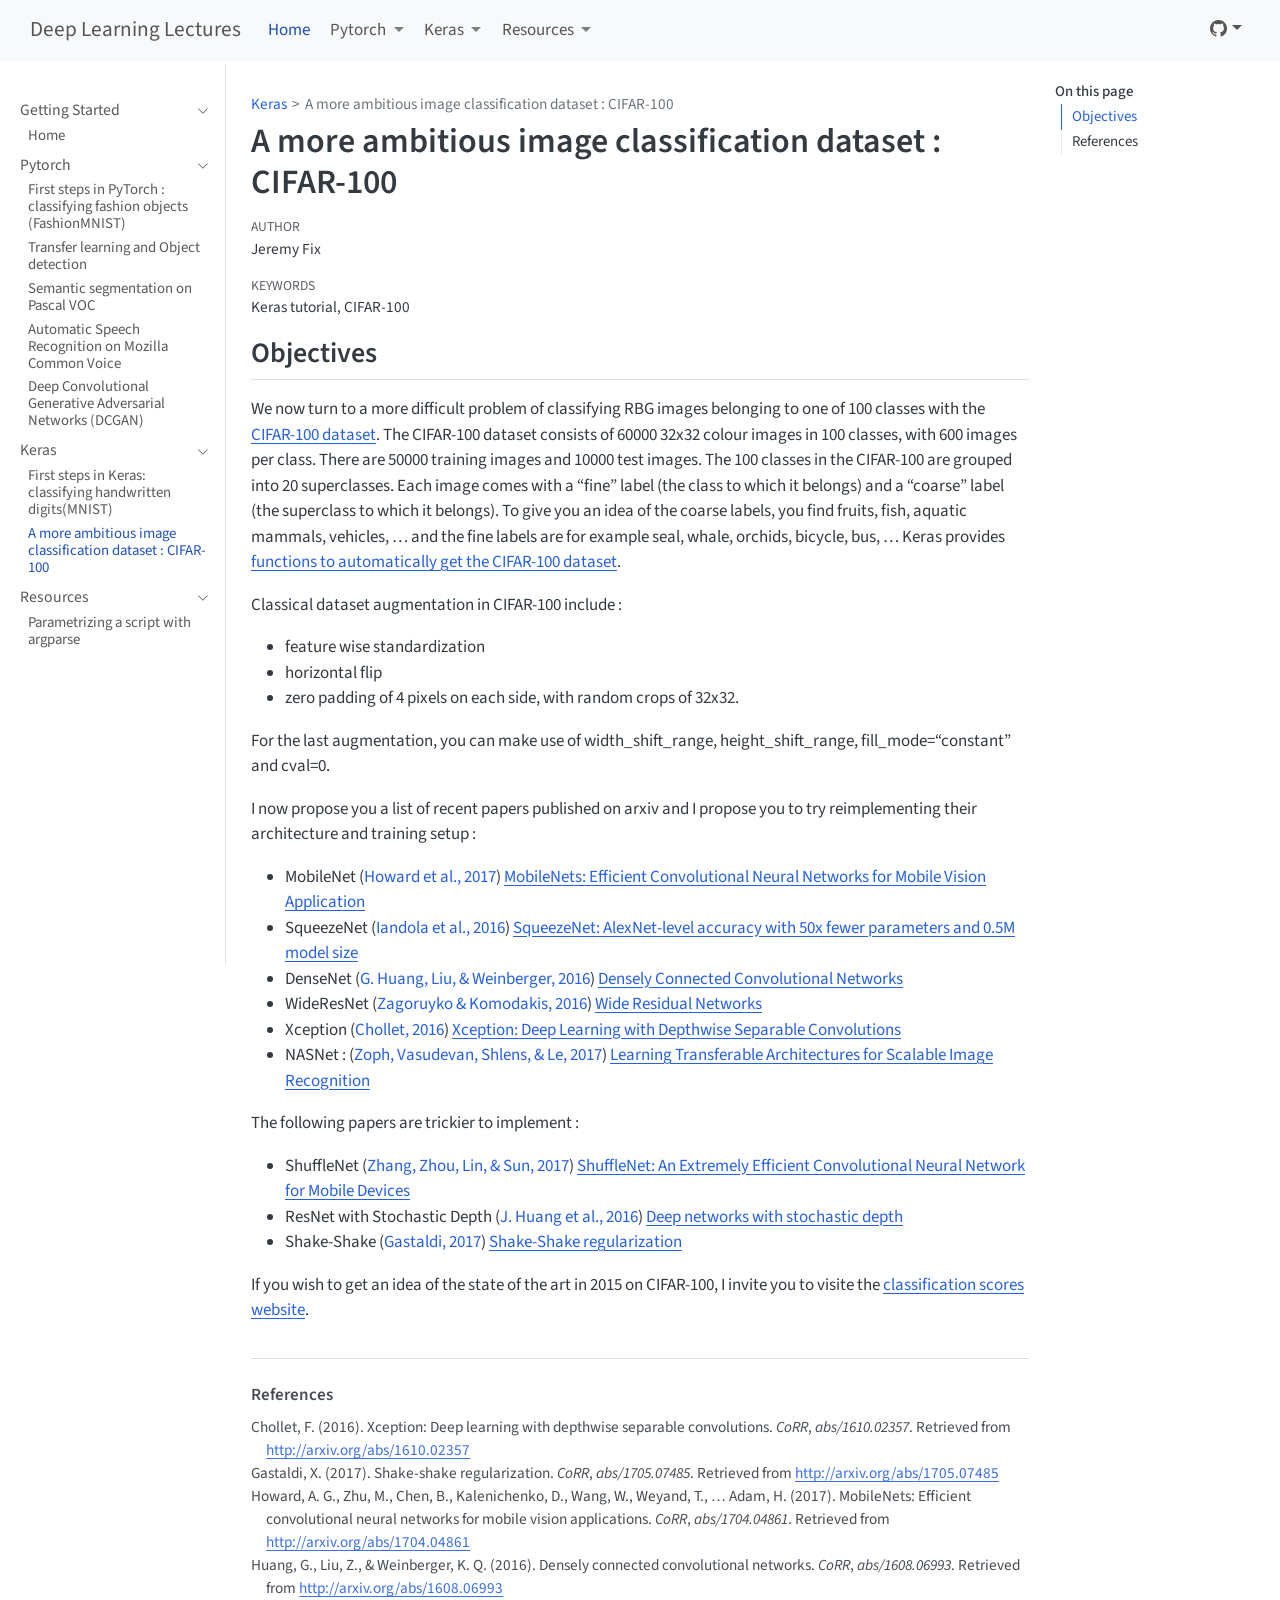
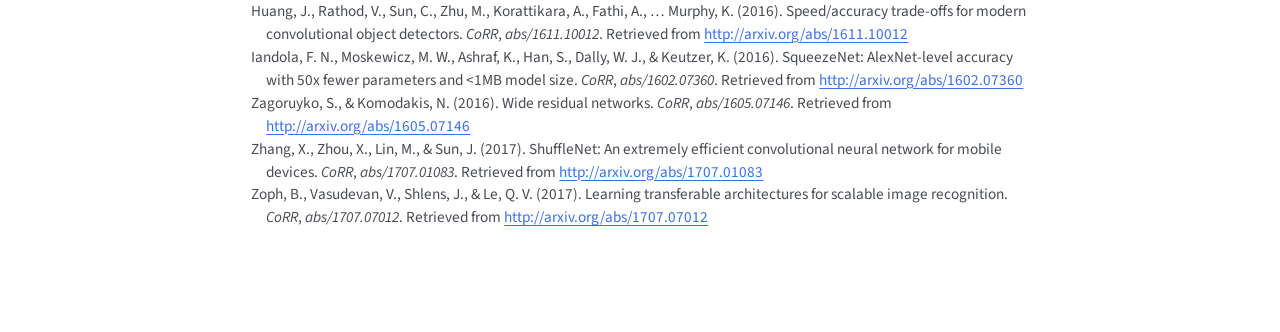
==== keras/cifar/index.html @ 9189f822 "Built site for gh-pages" ====
<!DOCTYPE html>
<html xmlns="http://www.w3.org/1999/xhtml" lang="en" xml:lang="en"><head>

<meta charset="utf-8">
<meta name="generator" content="quarto-1.8.26">

<meta name="viewport" content="width=device-width, initial-scale=1.0, user-scalable=yes">

<meta name="author" content="Jeremy Fix">
<meta name="keywords" content="Keras tutorial, CIFAR-100">

<title>A more ambitious image classification dataset : CIFAR-100 – Deep Learning Lectures</title>
<style>
code{white-space: pre-wrap;}
span.smallcaps{font-variant: small-caps;}
div.columns{display: flex; gap: min(4vw, 1.5em);}
div.column{flex: auto; overflow-x: auto;}
div.hanging-indent{margin-left: 1.5em; text-indent: -1.5em;}
ul.task-list{list-style: none;}
ul.task-list li input[type="checkbox"] {
  width: 0.8em;
  margin: 0 0.8em 0.2em -1em; /* quarto-specific, see https://github.com/quarto-dev/quarto-cli/issues/4556 */ 
  vertical-align: middle;
}
/* CSS for citations */
div.csl-bib-body { }
div.csl-entry {
  clear: both;
  margin-bottom: 0em;
}
.hanging-indent div.csl-entry {
  margin-left:2em;
  text-indent:-2em;
}
div.csl-left-margin {
  min-width:2em;
  float:left;
}
div.csl-right-inline {
  margin-left:2em;
  padding-left:1em;
}
div.csl-indent {
  margin-left: 2em;
}</style>


<script src="../../site_libs/quarto-nav/quarto-nav.js"></script>
<script src="../../site_libs/quarto-nav/headroom.min.js"></script>
<script src="../../site_libs/clipboard/clipboard.min.js"></script>
<script src="../../site_libs/quarto-search/autocomplete.umd.js"></script>
<script src="../../site_libs/quarto-search/fuse.min.js"></script>
<script src="../../site_libs/quarto-search/quarto-search.js"></script>
<meta name="quarto:offset" content="../../">
<script src="../../site_libs/quarto-html/quarto.js" type="module"></script>
<script src="../../site_libs/quarto-html/tabsets/tabsets.js" type="module"></script>
<script src="../../site_libs/quarto-html/axe/axe-check.js" type="module"></script>
<script src="../../site_libs/quarto-html/popper.min.js"></script>
<script src="../../site_libs/quarto-html/tippy.umd.min.js"></script>
<script src="../../site_libs/quarto-html/anchor.min.js"></script>
<link href="../../site_libs/quarto-html/tippy.css" rel="stylesheet">
<link href="../../site_libs/quarto-html/quarto-syntax-highlighting-587c61ba64f3a5504c4d52d930310e48.css" rel="stylesheet" id="quarto-text-highlighting-styles">
<script src="../../site_libs/bootstrap/bootstrap.min.js"></script>
<link href="../../site_libs/bootstrap/bootstrap-icons.css" rel="stylesheet">
<link href="../../site_libs/bootstrap/bootstrap-0b802d246790ecd80511443f8ae76f95.min.css" rel="stylesheet" append-hash="true" id="quarto-bootstrap" data-mode="light">
<script id="quarto-search-options" type="application/json">{
  "location": "navbar",
  "copy-button": false,
  "collapse-after": 3,
  "panel-placement": "end",
  "type": "overlay",
  "limit": 50,
  "keyboard-shortcut": [
    "f",
    "/",
    "s"
  ],
  "show-item-context": false,
  "language": {
    "search-no-results-text": "No results",
    "search-matching-documents-text": "matching documents",
    "search-copy-link-title": "Copy link to search",
    "search-hide-matches-text": "Hide additional matches",
    "search-more-match-text": "more match in this document",
    "search-more-matches-text": "more matches in this document",
    "search-clear-button-title": "Clear",
    "search-text-placeholder": "",
    "search-detached-cancel-button-title": "Cancel",
    "search-submit-button-title": "Submit",
    "search-label": "Search"
  }
}</script>


</head>

<body class="nav-sidebar docked nav-fixed quarto-light">

<div id="quarto-search-results"></div>
  <header id="quarto-header" class="headroom fixed-top">
    <nav class="navbar navbar-expand-lg " data-bs-theme="dark">
      <div class="navbar-container container-fluid">
      <div class="navbar-brand-container mx-auto">
    <a class="navbar-brand" href="../../index.html">
    <span class="navbar-title">Deep Learning Lectures</span>
    </a>
  </div>
            <div id="quarto-search" class="" title="Search"></div>
          <button class="navbar-toggler" type="button" data-bs-toggle="collapse" data-bs-target="#navbarCollapse" aria-controls="navbarCollapse" role="menu" aria-expanded="false" aria-label="Toggle navigation" onclick="if (window.quartoToggleHeadroom) { window.quartoToggleHeadroom(); }">
  <span class="navbar-toggler-icon"></span>
</button>
          <div class="collapse navbar-collapse" id="navbarCollapse">
            <ul class="navbar-nav navbar-nav-scroll me-auto">
  <li class="nav-item">
    <a class="nav-link active" href="../../index.html" aria-current="page"> 
<span class="menu-text">Home</span></a>
  </li>  
  <li class="nav-item dropdown ">
    <a class="nav-link dropdown-toggle" href="#" id="nav-menu-pytorch" role="link" data-bs-toggle="dropdown" aria-expanded="false">
 <span class="menu-text">Pytorch</span>
    </a>
    <ul class="dropdown-menu" aria-labelledby="nav-menu-pytorch">    
        <li>
    <a class="dropdown-item" href="../../pytorch/fashionMNIST/index.html">
 <span class="dropdown-text">First steps in PyTorch : classifying fashion objects (FashionMNIST)</span></a>
  </li>  
        <li>
    <a class="dropdown-item" href="../../pytorch/object-detection/index.html">
 <span class="dropdown-text">Transfer learning and Object detection</span></a>
  </li>  
        <li>
    <a class="dropdown-item" href="../../pytorch/segmentation/index.html">
 <span class="dropdown-text">Semantic segmentation on Pascal VOC</span></a>
  </li>  
        <li>
    <a class="dropdown-item" href="../../pytorch/asr/index.html">
 <span class="dropdown-text">Automatic Speech Recognition on Mozilla Common Voice</span></a>
  </li>  
        <li>
    <a class="dropdown-item" href="../../pytorch/gan/index.html">
 <span class="dropdown-text">Deep Convolutional Generative Adversarial Networks</span></a>
  </li>  
    </ul>
  </li>
  <li class="nav-item dropdown ">
    <a class="nav-link dropdown-toggle" href="#" id="nav-menu-keras" role="link" data-bs-toggle="dropdown" aria-expanded="false">
 <span class="menu-text">Keras</span>
    </a>
    <ul class="dropdown-menu" aria-labelledby="nav-menu-keras">    
        <li>
    <a class="dropdown-item" href="../../keras/mnist/index.html">
 <span class="dropdown-text">First steps in Keras: classifying handwritten digits(MNIST)</span></a>
  </li>  
        <li>
    <a class="dropdown-item" href="../../keras/cifar/index.html">
 <span class="dropdown-text">Keras CIFAR</span></a>
  </li>  
    </ul>
  </li>
  <li class="nav-item dropdown ">
    <a class="nav-link dropdown-toggle" href="#" id="nav-menu-resources" role="link" data-bs-toggle="dropdown" aria-expanded="false">
 <span class="menu-text">Resources</span>
    </a>
    <ul class="dropdown-menu" aria-labelledby="nav-menu-resources">    
        <li>
    <a class="dropdown-item" href="../../argparse.html">
 <span class="dropdown-text">Argparse</span></a>
  </li>  
    </ul>
  </li>
</ul>
          </div> <!-- /navcollapse -->
            <div class="quarto-navbar-tools">
    <div class="dropdown">
      <a href="" title="" id="quarto-navigation-tool-dropdown-0" class="quarto-navigation-tool dropdown-toggle px-1" data-bs-toggle="dropdown" aria-expanded="false" role="link" aria-label=""><i class="bi bi-github"></i></a>
      <ul class="dropdown-menu" aria-labelledby="quarto-navigation-tool-dropdown-0">
          <li>
            <a class="dropdown-item quarto-navbar-tools-item" href="https://www.github.com/jeremyfix/deeplearning-lectures">
            Source Code
            </a>
          </li>
          <li>
            <a class="dropdown-item quarto-navbar-tools-item" href="https://github.com/jeremyfix/deeplearning-lectures/issues/new/choose">
            Report a bug
            </a>
          </li>
      </ul>
    </div>
</div>
      </div> <!-- /container-fluid -->
    </nav>
  <nav class="quarto-secondary-nav">
    <div class="container-fluid d-flex">
      <button type="button" class="quarto-btn-toggle btn" data-bs-toggle="collapse" role="button" data-bs-target=".quarto-sidebar-collapse-item" aria-controls="quarto-sidebar" aria-expanded="false" aria-label="Toggle sidebar navigation" onclick="if (window.quartoToggleHeadroom) { window.quartoToggleHeadroom(); }">
        <i class="bi bi-layout-text-sidebar-reverse"></i>
      </button>
        <nav class="quarto-page-breadcrumbs" aria-label="breadcrumb"><ol class="breadcrumb"><li class="breadcrumb-item"><a href="../../keras/mnist/index.html">Keras</a></li><li class="breadcrumb-item"><a href="../../keras/cifar/index.html">A more ambitious image classification dataset : CIFAR-100</a></li></ol></nav>
        <a class="flex-grow-1" role="navigation" data-bs-toggle="collapse" data-bs-target=".quarto-sidebar-collapse-item" aria-controls="quarto-sidebar" aria-expanded="false" aria-label="Toggle sidebar navigation" onclick="if (window.quartoToggleHeadroom) { window.quartoToggleHeadroom(); }">      
        </a>
    </div>
  </nav>
</header>
<!-- content -->
<div id="quarto-content" class="quarto-container page-columns page-rows-contents page-layout-article page-navbar">
<!-- sidebar -->
  <nav id="quarto-sidebar" class="sidebar collapse collapse-horizontal quarto-sidebar-collapse-item sidebar-navigation docked overflow-auto">
    <div class="sidebar-menu-container"> 
    <ul class="list-unstyled mt-1">
        <li class="sidebar-item sidebar-item-section">
      <div class="sidebar-item-container"> 
            <a class="sidebar-item-text sidebar-link text-start" data-bs-toggle="collapse" data-bs-target="#quarto-sidebar-section-1" role="navigation" aria-expanded="true">
 <span class="menu-text">Getting Started</span></a>
          <a class="sidebar-item-toggle text-start" data-bs-toggle="collapse" data-bs-target="#quarto-sidebar-section-1" role="navigation" aria-expanded="true" aria-label="Toggle section">
            <i class="bi bi-chevron-right ms-2"></i>
          </a> 
      </div>
      <ul id="quarto-sidebar-section-1" class="collapse list-unstyled sidebar-section depth1 show">  
          <li class="sidebar-item">
  <div class="sidebar-item-container"> 
  <a href="../../index.html" class="sidebar-item-text sidebar-link">
 <span class="menu-text">Home</span></a>
  </div>
</li>
      </ul>
  </li>
        <li class="sidebar-item sidebar-item-section">
      <div class="sidebar-item-container"> 
            <a class="sidebar-item-text sidebar-link text-start" data-bs-toggle="collapse" data-bs-target="#quarto-sidebar-section-2" role="navigation" aria-expanded="true">
 <span class="menu-text">Pytorch</span></a>
          <a class="sidebar-item-toggle text-start" data-bs-toggle="collapse" data-bs-target="#quarto-sidebar-section-2" role="navigation" aria-expanded="true" aria-label="Toggle section">
            <i class="bi bi-chevron-right ms-2"></i>
          </a> 
      </div>
      <ul id="quarto-sidebar-section-2" class="collapse list-unstyled sidebar-section depth1 show">  
          <li class="sidebar-item">
  <div class="sidebar-item-container"> 
  <a href="../../pytorch/fashionMNIST/index.html" class="sidebar-item-text sidebar-link">
 <span class="menu-text">First steps in PyTorch : classifying fashion objects (FashionMNIST)</span></a>
  </div>
</li>
          <li class="sidebar-item">
  <div class="sidebar-item-container"> 
  <a href="../../pytorch/object-detection/index.html" class="sidebar-item-text sidebar-link">
 <span class="menu-text">Transfer learning and Object detection</span></a>
  </div>
</li>
          <li class="sidebar-item">
  <div class="sidebar-item-container"> 
  <a href="../../pytorch/segmentation/index.html" class="sidebar-item-text sidebar-link">
 <span class="menu-text">Semantic segmentation on Pascal VOC</span></a>
  </div>
</li>
          <li class="sidebar-item">
  <div class="sidebar-item-container"> 
  <a href="../../pytorch/asr/index.html" class="sidebar-item-text sidebar-link">
 <span class="menu-text">Automatic Speech Recognition on Mozilla Common Voice</span></a>
  </div>
</li>
          <li class="sidebar-item">
  <div class="sidebar-item-container"> 
  <a href="../../pytorch/gan/index.html" class="sidebar-item-text sidebar-link">
 <span class="menu-text">Deep Convolutional Generative Adversarial Networks (DCGAN)</span></a>
  </div>
</li>
      </ul>
  </li>
        <li class="sidebar-item sidebar-item-section">
      <div class="sidebar-item-container"> 
            <a class="sidebar-item-text sidebar-link text-start" data-bs-toggle="collapse" data-bs-target="#quarto-sidebar-section-3" role="navigation" aria-expanded="true">
 <span class="menu-text">Keras</span></a>
          <a class="sidebar-item-toggle text-start" data-bs-toggle="collapse" data-bs-target="#quarto-sidebar-section-3" role="navigation" aria-expanded="true" aria-label="Toggle section">
            <i class="bi bi-chevron-right ms-2"></i>
          </a> 
      </div>
      <ul id="quarto-sidebar-section-3" class="collapse list-unstyled sidebar-section depth1 show">  
          <li class="sidebar-item">
  <div class="sidebar-item-container"> 
  <a href="../../keras/mnist/index.html" class="sidebar-item-text sidebar-link">
 <span class="menu-text">First steps in Keras: classifying handwritten digits(MNIST)</span></a>
  </div>
</li>
          <li class="sidebar-item">
  <div class="sidebar-item-container"> 
  <a href="../../keras/cifar/index.html" class="sidebar-item-text sidebar-link active">
 <span class="menu-text">A more ambitious image classification dataset : CIFAR-100</span></a>
  </div>
</li>
      </ul>
  </li>
        <li class="sidebar-item sidebar-item-section">
      <div class="sidebar-item-container"> 
            <a class="sidebar-item-text sidebar-link text-start" data-bs-toggle="collapse" data-bs-target="#quarto-sidebar-section-4" role="navigation" aria-expanded="true">
 <span class="menu-text">Resources</span></a>
          <a class="sidebar-item-toggle text-start" data-bs-toggle="collapse" data-bs-target="#quarto-sidebar-section-4" role="navigation" aria-expanded="true" aria-label="Toggle section">
            <i class="bi bi-chevron-right ms-2"></i>
          </a> 
      </div>
      <ul id="quarto-sidebar-section-4" class="collapse list-unstyled sidebar-section depth1 show">  
          <li class="sidebar-item">
  <div class="sidebar-item-container"> 
  <a href="../../argparse.html" class="sidebar-item-text sidebar-link">
 <span class="menu-text">Parametrizing a script with argparse</span></a>
  </div>
</li>
      </ul>
  </li>
    </ul>
    </div>
</nav>
<div id="quarto-sidebar-glass" class="quarto-sidebar-collapse-item" data-bs-toggle="collapse" data-bs-target=".quarto-sidebar-collapse-item"></div>
<!-- margin-sidebar -->
    <div id="quarto-margin-sidebar" class="sidebar margin-sidebar">
        <nav id="TOC" role="doc-toc" class="toc-active">
    <h2 id="toc-title">On this page</h2>
   
  <ul>
  <li><a href="#objectives" id="toc-objectives" class="nav-link active" data-scroll-target="#objectives">Objectives</a></li>
  <li><a href="#references" id="toc-references" class="nav-link" data-scroll-target="#references">References</a></li>
  </ul>
</nav>
    </div>
<!-- main -->
<main class="content" id="quarto-document-content">

<header id="title-block-header" class="quarto-title-block default"><nav class="quarto-page-breadcrumbs quarto-title-breadcrumbs d-none d-lg-block" aria-label="breadcrumb"><ol class="breadcrumb"><li class="breadcrumb-item"><a href="../../keras/mnist/index.html">Keras</a></li><li class="breadcrumb-item"><a href="../../keras/cifar/index.html">A more ambitious image classification dataset : CIFAR-100</a></li></ol></nav>
<div class="quarto-title">
<h1 class="title">A more ambitious image classification dataset : CIFAR-100</h1>
</div>



<div class="quarto-title-meta">

    <div>
    <div class="quarto-title-meta-heading">Author</div>
    <div class="quarto-title-meta-contents">
             <p>Jeremy Fix </p>
          </div>
  </div>
    
  
    
  </div>
  

<div>
  <div class="keywords">
    <div class="block-title">Keywords</div>
    <p>Keras tutorial, CIFAR-100</p>
  </div>
</div>

</header>


<section id="objectives" class="level2">
<h2 class="anchored" data-anchor-id="objectives">Objectives</h2>
<p>We now turn to a more difficult problem of classifying RBG images belonging to one of 100 classes with the <a href="https://www.cs.toronto.edu/~kriz/cifar.html">CIFAR-100 dataset</a>. The CIFAR-100 dataset consists of 60000 32x32 colour images in 100 classes, with 600 images per class. There are 50000 training images and 10000 test images. The 100 classes in the CIFAR-100 are grouped into 20 superclasses. Each image comes with a “fine” label (the class to which it belongs) and a “coarse” label (the superclass to which it belongs). To give you an idea of the coarse labels, you find fruits, fish, aquatic mammals, vehicles, … and the fine labels are for example seal, whale, orchids, bicycle, bus, … Keras provides <a href="https://keras.io/datasets/">functions to automatically get the CIFAR-100 dataset</a>.</p>
<p>Classical dataset augmentation in CIFAR-100 include :</p>
<ul>
<li>feature wise standardization</li>
<li>horizontal flip</li>
<li>zero padding of 4 pixels on each side, with random crops of 32x32.</li>
</ul>
<p>For the last augmentation, you can make use of width_shift_range, height_shift_range, fill_mode=“constant” and cval=0.</p>
<p>I now propose you a list of recent papers published on arxiv and I propose you to try reimplementing their architecture and training setup :</p>
<ul>
<li>MobileNet <span class="citation" data-cites="Howard2017">(<a href="#ref-Howard2017" role="doc-biblioref">Howard et al., 2017</a>)</span> <a href="https://arxiv.org/pdf/1704.04861.pdf">MobileNets: Efficient Convolutional Neural Networks for Mobile Vision Application</a></li>
<li>SqueezeNet <span class="citation" data-cites="Iandola2016">(<a href="#ref-Iandola2016" role="doc-biblioref">Iandola et al., 2016</a>)</span> <a href="https://arxiv.org/pdf/1602.07360.pdf">SqueezeNet: AlexNet-level accuracy with 50x fewer parameters and 0.5M model size</a></li>
<li>DenseNet <span class="citation" data-cites="Huang2017">(<a href="#ref-Huang2017" role="doc-biblioref">G. Huang, Liu, &amp; Weinberger, 2016</a>)</span> <a href="https://arxiv.org/pdf/1608.06993.pdf">Densely Connected Convolutional Networks</a></li>
<li>WideResNet <span class="citation" data-cites="Zagoruyko2016">(<a href="#ref-Zagoruyko2016" role="doc-biblioref">Zagoruyko &amp; Komodakis, 2016</a>)</span> <a href="https://arxiv.org/pdf/1605.07146.pdf">Wide Residual Networks</a></li>
<li>Xception <span class="citation" data-cites="Chollet2016">(<a href="#ref-Chollet2016" role="doc-biblioref">Chollet, 2016</a>)</span> <a href="https://arxiv.org/pdf/1610.02357v3.pdf">Xception: Deep Learning with Depthwise Separable Convolutions</a></li>
<li>NASNet : <span class="citation" data-cites="Zoph2017">(<a href="#ref-Zoph2017" role="doc-biblioref">Zoph, Vasudevan, Shlens, &amp; Le, 2017</a>)</span> <a href="https://arxiv.org/pdf/1707.07012.pdf">Learning Transferable Architectures for Scalable Image Recognition</a></li>
</ul>
<p>The following papers are trickier to implement :</p>
<ul>
<li>ShuffleNet <span class="citation" data-cites="Zhang2017">(<a href="#ref-Zhang2017" role="doc-biblioref">Zhang, Zhou, Lin, &amp; Sun, 2017</a>)</span> <a href="https://arxiv.org/pdf/1707.01083.pdf">ShuffleNet: An Extremely Efficient Convolutional Neural Network for Mobile Devices</a></li>
<li>ResNet with Stochastic Depth <span class="citation" data-cites="Huang2016">(<a href="#ref-Huang2016" role="doc-biblioref">J. Huang et al., 2016</a>)</span> <a href="https://arxiv.org/pdf/1603.09382.pdf">Deep networks with stochastic depth</a></li>
<li>Shake-Shake <span class="citation" data-cites="Gastaldi2017">(<a href="#ref-Gastaldi2017" role="doc-biblioref">Gastaldi, 2017</a>)</span> <a href="https://arxiv.org/pdf/1705.07485.pdf">Shake-Shake regularization</a></li>
</ul>
<p>If you wish to get an idea of the state of the art in 2015 on CIFAR-100, I invite you to visite the <a href="http://rodrigob.github.io/are_we_there_yet/build/classification_datasets_results.html">classification scores website</a>.</p>
</section>
<section id="references" class="level2">




</section>

<div id="quarto-appendix" class="default"><section class="quarto-appendix-contents" role="doc-bibliography" id="quarto-bibliography"><h2 class="anchored quarto-appendix-heading">References</h2><div id="refs" class="references csl-bib-body hanging-indent" data-entry-spacing="0" data-line-spacing="2" role="list">
<div id="ref-Chollet2016" class="csl-entry" role="listitem">
Chollet, F. (2016). Xception: Deep learning with depthwise separable convolutions. <em>CoRR</em>, <em>abs/1610.02357</em>. Retrieved from <a href="http://arxiv.org/abs/1610.02357">http://arxiv.org/abs/1610.02357</a>
</div>
<div id="ref-Gastaldi2017" class="csl-entry" role="listitem">
Gastaldi, X. (2017). Shake-shake regularization. <em>CoRR</em>, <em>abs/1705.07485</em>. Retrieved from <a href="http://arxiv.org/abs/1705.07485">http://arxiv.org/abs/1705.07485</a>
</div>
<div id="ref-Howard2017" class="csl-entry" role="listitem">
Howard, A. G., Zhu, M., Chen, B., Kalenichenko, D., Wang, W., Weyand, T., … Adam, H. (2017). MobileNets: Efficient convolutional neural networks for mobile vision applications. <em>CoRR</em>, <em>abs/1704.04861</em>. Retrieved from <a href="http://arxiv.org/abs/1704.04861">http://arxiv.org/abs/1704.04861</a>
</div>
<div id="ref-Huang2017" class="csl-entry" role="listitem">
Huang, G., Liu, Z., &amp; Weinberger, K. Q. (2016). Densely connected convolutional networks. <em>CoRR</em>, <em>abs/1608.06993</em>. Retrieved from <a href="http://arxiv.org/abs/1608.06993">http://arxiv.org/abs/1608.06993</a>
</div>
<div id="ref-Huang2016" class="csl-entry" role="listitem">
Huang, J., Rathod, V., Sun, C., Zhu, M., Korattikara, A., Fathi, A., … Murphy, K. (2016). Speed/accuracy trade-offs for modern convolutional object detectors. <em>CoRR</em>, <em>abs/1611.10012</em>. Retrieved from <a href="http://arxiv.org/abs/1611.10012">http://arxiv.org/abs/1611.10012</a>
</div>
<div id="ref-Iandola2016" class="csl-entry" role="listitem">
Iandola, F. N., Moskewicz, M. W., Ashraf, K., Han, S., Dally, W. J., &amp; Keutzer, K. (2016). SqueezeNet: AlexNet-level accuracy with 50x fewer parameters and <span>&lt;</span>1MB model size. <em>CoRR</em>, <em>abs/1602.07360</em>. Retrieved from <a href="http://arxiv.org/abs/1602.07360">http://arxiv.org/abs/1602.07360</a>
</div>
<div id="ref-Zagoruyko2016" class="csl-entry" role="listitem">
Zagoruyko, S., &amp; Komodakis, N. (2016). Wide residual networks. <em>CoRR</em>, <em>abs/1605.07146</em>. Retrieved from <a href="http://arxiv.org/abs/1605.07146">http://arxiv.org/abs/1605.07146</a>
</div>
<div id="ref-Zhang2017" class="csl-entry" role="listitem">
Zhang, X., Zhou, X., Lin, M., &amp; Sun, J. (2017). ShuffleNet: An extremely efficient convolutional neural network for mobile devices. <em>CoRR</em>, <em>abs/1707.01083</em>. Retrieved from <a href="http://arxiv.org/abs/1707.01083">http://arxiv.org/abs/1707.01083</a>
</div>
<div id="ref-Zoph2017" class="csl-entry" role="listitem">
Zoph, B., Vasudevan, V., Shlens, J., &amp; Le, Q. V. (2017). Learning transferable architectures for scalable image recognition. <em>CoRR</em>, <em>abs/1707.07012</em>. Retrieved from <a href="http://arxiv.org/abs/1707.07012">http://arxiv.org/abs/1707.07012</a>
</div>
</div></section></div></main> <!-- /main -->
<script id="quarto-html-after-body" type="application/javascript">
  window.document.addEventListener("DOMContentLoaded", function (event) {
    const icon = "";
    const anchorJS = new window.AnchorJS();
    anchorJS.options = {
      placement: 'right',
      icon: icon
    };
    anchorJS.add('.anchored');
    const isCodeAnnotation = (el) => {
      for (const clz of el.classList) {
        if (clz.startsWith('code-annotation-')) {                     
          return true;
        }
      }
      return false;
    }
    const onCopySuccess = function(e) {
      // button target
      const button = e.trigger;
      // don't keep focus
      button.blur();
      // flash "checked"
      button.classList.add('code-copy-button-checked');
      var currentTitle = button.getAttribute("title");
      button.setAttribute("title", "Copied!");
      let tooltip;
      if (window.bootstrap) {
        button.setAttribute("data-bs-toggle", "tooltip");
        button.setAttribute("data-bs-placement", "left");
        button.setAttribute("data-bs-title", "Copied!");
        tooltip = new bootstrap.Tooltip(button, 
          { trigger: "manual", 
            customClass: "code-copy-button-tooltip",
            offset: [0, -8]});
        tooltip.show();    
      }
      setTimeout(function() {
        if (tooltip) {
          tooltip.hide();
          button.removeAttribute("data-bs-title");
          button.removeAttribute("data-bs-toggle");
          button.removeAttribute("data-bs-placement");
        }
        button.setAttribute("title", currentTitle);
        button.classList.remove('code-copy-button-checked');
      }, 1000);
      // clear code selection
      e.clearSelection();
    }
    const getTextToCopy = function(trigger) {
      const outerScaffold = trigger.parentElement.cloneNode(true);
      const codeEl = outerScaffold.querySelector('code');
      for (const childEl of codeEl.children) {
        if (isCodeAnnotation(childEl)) {
          childEl.remove();
        }
      }
      return codeEl.innerText;
    }
    const clipboard = new window.ClipboardJS('.code-copy-button:not([data-in-quarto-modal])', {
      text: getTextToCopy
    });
    clipboard.on('success', onCopySuccess);
    if (window.document.getElementById('quarto-embedded-source-code-modal')) {
      const clipboardModal = new window.ClipboardJS('.code-copy-button[data-in-quarto-modal]', {
        text: getTextToCopy,
        container: window.document.getElementById('quarto-embedded-source-code-modal')
      });
      clipboardModal.on('success', onCopySuccess);
    }
      var localhostRegex = new RegExp(/^(?:http|https):\/\/localhost\:?[0-9]*\//);
      var mailtoRegex = new RegExp(/^mailto:/);
        var filterRegex = new RegExp("https:\/\/jeremyfix\.github\.io\/deeplearning-lectures\/");
      var isInternal = (href) => {
          return filterRegex.test(href) || localhostRegex.test(href) || mailtoRegex.test(href);
      }
      // Inspect non-navigation links and adorn them if external
     var links = window.document.querySelectorAll('a[href]:not(.nav-link):not(.navbar-brand):not(.toc-action):not(.sidebar-link):not(.sidebar-item-toggle):not(.pagination-link):not(.no-external):not([aria-hidden]):not(.dropdown-item):not(.quarto-navigation-tool):not(.about-link)');
      for (var i=0; i<links.length; i++) {
        const link = links[i];
        if (!isInternal(link.href)) {
          // undo the damage that might have been done by quarto-nav.js in the case of
          // links that we want to consider external
          if (link.dataset.originalHref !== undefined) {
            link.href = link.dataset.originalHref;
          }
        }
      }
    function tippyHover(el, contentFn, onTriggerFn, onUntriggerFn) {
      const config = {
        allowHTML: true,
        maxWidth: 500,
        delay: 100,
        arrow: false,
        appendTo: function(el) {
            return el.parentElement;
        },
        interactive: true,
        interactiveBorder: 10,
        theme: 'quarto',
        placement: 'bottom-start',
      };
      if (contentFn) {
        config.content = contentFn;
      }
      if (onTriggerFn) {
        config.onTrigger = onTriggerFn;
      }
      if (onUntriggerFn) {
        config.onUntrigger = onUntriggerFn;
      }
      window.tippy(el, config); 
    }
    const noterefs = window.document.querySelectorAll('a[role="doc-noteref"]');
    for (var i=0; i<noterefs.length; i++) {
      const ref = noterefs[i];
      tippyHover(ref, function() {
        // use id or data attribute instead here
        let href = ref.getAttribute('data-footnote-href') || ref.getAttribute('href');
        try { href = new URL(href).hash; } catch {}
        const id = href.replace(/^#\/?/, "");
        const note = window.document.getElementById(id);
        if (note) {
          return note.innerHTML;
        } else {
          return "";
        }
      });
    }
    const xrefs = window.document.querySelectorAll('a.quarto-xref');
    const processXRef = (id, note) => {
      // Strip column container classes
      const stripColumnClz = (el) => {
        el.classList.remove("page-full", "page-columns");
        if (el.children) {
          for (const child of el.children) {
            stripColumnClz(child);
          }
        }
      }
      stripColumnClz(note)
      if (id === null || id.startsWith('sec-')) {
        // Special case sections, only their first couple elements
        const container = document.createElement("div");
        if (note.children && note.children.length > 2) {
          container.appendChild(note.children[0].cloneNode(true));
          for (let i = 1; i < note.children.length; i++) {
            const child = note.children[i];
            if (child.tagName === "P" && child.innerText === "") {
              continue;
            } else {
              container.appendChild(child.cloneNode(true));
              break;
            }
          }
          if (window.Quarto?.typesetMath) {
            window.Quarto.typesetMath(container);
          }
          return container.innerHTML
        } else {
          if (window.Quarto?.typesetMath) {
            window.Quarto.typesetMath(note);
          }
          return note.innerHTML;
        }
      } else {
        // Remove any anchor links if they are present
        const anchorLink = note.querySelector('a.anchorjs-link');
        if (anchorLink) {
          anchorLink.remove();
        }
        if (window.Quarto?.typesetMath) {
          window.Quarto.typesetMath(note);
        }
        if (note.classList.contains("callout")) {
          return note.outerHTML;
        } else {
          return note.innerHTML;
        }
      }
    }
    for (var i=0; i<xrefs.length; i++) {
      const xref = xrefs[i];
      tippyHover(xref, undefined, function(instance) {
        instance.disable();
        let url = xref.getAttribute('href');
        let hash = undefined; 
        if (url.startsWith('#')) {
          hash = url;
        } else {
          try { hash = new URL(url).hash; } catch {}
        }
        if (hash) {
          const id = hash.replace(/^#\/?/, "");
          const note = window.document.getElementById(id);
          if (note !== null) {
            try {
              const html = processXRef(id, note.cloneNode(true));
              instance.setContent(html);
            } finally {
              instance.enable();
              instance.show();
            }
          } else {
            // See if we can fetch this
            fetch(url.split('#')[0])
            .then(res => res.text())
            .then(html => {
              const parser = new DOMParser();
              const htmlDoc = parser.parseFromString(html, "text/html");
              const note = htmlDoc.getElementById(id);
              if (note !== null) {
                const html = processXRef(id, note);
                instance.setContent(html);
              } 
            }).finally(() => {
              instance.enable();
              instance.show();
            });
          }
        } else {
          // See if we can fetch a full url (with no hash to target)
          // This is a special case and we should probably do some content thinning / targeting
          fetch(url)
          .then(res => res.text())
          .then(html => {
            const parser = new DOMParser();
            const htmlDoc = parser.parseFromString(html, "text/html");
            const note = htmlDoc.querySelector('main.content');
            if (note !== null) {
              // This should only happen for chapter cross references
              // (since there is no id in the URL)
              // remove the first header
              if (note.children.length > 0 && note.children[0].tagName === "HEADER") {
                note.children[0].remove();
              }
              const html = processXRef(null, note);
              instance.setContent(html);
            } 
          }).finally(() => {
            instance.enable();
            instance.show();
          });
        }
      }, function(instance) {
      });
    }
        let selectedAnnoteEl;
        const selectorForAnnotation = ( cell, annotation) => {
          let cellAttr = 'data-code-cell="' + cell + '"';
          let lineAttr = 'data-code-annotation="' +  annotation + '"';
          const selector = 'span[' + cellAttr + '][' + lineAttr + ']';
          return selector;
        }
        const selectCodeLines = (annoteEl) => {
          const doc = window.document;
          const targetCell = annoteEl.getAttribute("data-target-cell");
          const targetAnnotation = annoteEl.getAttribute("data-target-annotation");
          const annoteSpan = window.document.querySelector(selectorForAnnotation(targetCell, targetAnnotation));
          const lines = annoteSpan.getAttribute("data-code-lines").split(",");
          const lineIds = lines.map((line) => {
            return targetCell + "-" + line;
          })
          let top = null;
          let height = null;
          let parent = null;
          if (lineIds.length > 0) {
              //compute the position of the single el (top and bottom and make a div)
              const el = window.document.getElementById(lineIds[0]);
              top = el.offsetTop;
              height = el.offsetHeight;
              parent = el.parentElement.parentElement;
            if (lineIds.length > 1) {
              const lastEl = window.document.getElementById(lineIds[lineIds.length - 1]);
              const bottom = lastEl.offsetTop + lastEl.offsetHeight;
              height = bottom - top;
            }
            if (top !== null && height !== null && parent !== null) {
              // cook up a div (if necessary) and position it 
              let div = window.document.getElementById("code-annotation-line-highlight");
              if (div === null) {
                div = window.document.createElement("div");
                div.setAttribute("id", "code-annotation-line-highlight");
                div.style.position = 'absolute';
                parent.appendChild(div);
              }
              div.style.top = top - 2 + "px";
              div.style.height = height + 4 + "px";
              div.style.left = 0;
              let gutterDiv = window.document.getElementById("code-annotation-line-highlight-gutter");
              if (gutterDiv === null) {
                gutterDiv = window.document.createElement("div");
                gutterDiv.setAttribute("id", "code-annotation-line-highlight-gutter");
                gutterDiv.style.position = 'absolute';
                const codeCell = window.document.getElementById(targetCell);
                const gutter = codeCell.querySelector('.code-annotation-gutter');
                gutter.appendChild(gutterDiv);
              }
              gutterDiv.style.top = top - 2 + "px";
              gutterDiv.style.height = height + 4 + "px";
            }
            selectedAnnoteEl = annoteEl;
          }
        };
        const unselectCodeLines = () => {
          const elementsIds = ["code-annotation-line-highlight", "code-annotation-line-highlight-gutter"];
          elementsIds.forEach((elId) => {
            const div = window.document.getElementById(elId);
            if (div) {
              div.remove();
            }
          });
          selectedAnnoteEl = undefined;
        };
          // Handle positioning of the toggle
      window.addEventListener(
        "resize",
        throttle(() => {
          elRect = undefined;
          if (selectedAnnoteEl) {
            selectCodeLines(selectedAnnoteEl);
          }
        }, 10)
      );
      function throttle(fn, ms) {
      let throttle = false;
      let timer;
        return (...args) => {
          if(!throttle) { // first call gets through
              fn.apply(this, args);
              throttle = true;
          } else { // all the others get throttled
              if(timer) clearTimeout(timer); // cancel #2
              timer = setTimeout(() => {
                fn.apply(this, args);
                timer = throttle = false;
              }, ms);
          }
        };
      }
        // Attach click handler to the DT
        const annoteDls = window.document.querySelectorAll('dt[data-target-cell]');
        for (const annoteDlNode of annoteDls) {
          annoteDlNode.addEventListener('click', (event) => {
            const clickedEl = event.target;
            if (clickedEl !== selectedAnnoteEl) {
              unselectCodeLines();
              const activeEl = window.document.querySelector('dt[data-target-cell].code-annotation-active');
              if (activeEl) {
                activeEl.classList.remove('code-annotation-active');
              }
              selectCodeLines(clickedEl);
              clickedEl.classList.add('code-annotation-active');
            } else {
              // Unselect the line
              unselectCodeLines();
              clickedEl.classList.remove('code-annotation-active');
            }
          });
        }
    const findCites = (el) => {
      const parentEl = el.parentElement;
      if (parentEl) {
        const cites = parentEl.dataset.cites;
        if (cites) {
          return {
            el,
            cites: cites.split(' ')
          };
        } else {
          return findCites(el.parentElement)
        }
      } else {
        return undefined;
      }
    };
    var bibliorefs = window.document.querySelectorAll('a[role="doc-biblioref"]');
    for (var i=0; i<bibliorefs.length; i++) {
      const ref = bibliorefs[i];
      const citeInfo = findCites(ref);
      if (citeInfo) {
        tippyHover(citeInfo.el, function() {
          var popup = window.document.createElement('div');
          citeInfo.cites.forEach(function(cite) {
            var citeDiv = window.document.createElement('div');
            citeDiv.classList.add('hanging-indent');
            citeDiv.classList.add('csl-entry');
            var biblioDiv = window.document.getElementById('ref-' + cite);
            if (biblioDiv) {
              citeDiv.innerHTML = biblioDiv.innerHTML;
            }
            popup.appendChild(citeDiv);
          });
          return popup.innerHTML;
        });
      }
    }
  });
  </script>
</div> <!-- /content -->




</body></html>
---- site_libs/quarto-html/tippy.css ----
.tippy-box[data-animation=fade][data-state=hidden]{opacity:0}[data-tippy-root]{max-width:calc(100vw - 10px)}.tippy-box{position:relative;background-color:#333;color:#fff;border-radius:4px;font-size:14px;line-height:1.4;white-space:normal;outline:0;transition-property:transform,visibility,opacity}.tippy-box[data-placement^=top]>.tippy-arrow{bottom:0}.tippy-box[data-placement^=top]>.tippy-arrow:before{bottom:-7px;left:0;border-width:8px 8px 0;border-top-color:initial;transform-origin:center top}.tippy-box[data-placement^=bottom]>.tippy-arrow{top:0}.tippy-box[data-placement^=bottom]>.tippy-arrow:before{top:-7px;left:0;border-width:0 8px 8px;border-bottom-color:initial;transform-origin:center bottom}.tippy-box[data-placement^=left]>.tippy-arrow{right:0}.tippy-box[data-placement^=left]>.tippy-arrow:before{border-width:8px 0 8px 8px;border-left-color:initial;right:-7px;transform-origin:center left}.tippy-box[data-placement^=right]>.tippy-arrow{left:0}.tippy-box[data-placement^=right]>.tippy-arrow:before{left:-7px;border-width:8px 8px 8px 0;border-right-color:initial;transform-origin:center right}.tippy-box[data-inertia][data-state=visible]{transition-timing-function:cubic-bezier(.54,1.5,.38,1.11)}.tippy-arrow{width:16px;height:16px;color:#333}.tippy-arrow:before{content:"";position:absolute;border-color:transparent;border-style:solid}.tippy-content{position:relative;padding:5px 9px;z-index:1}
---- site_libs/quarto-html/quarto-syntax-highlighting-587c61ba64f3a5504c4d52d930310e48.css ----
/* quarto syntax highlight colors */
:root {
  --quarto-hl-ot-color: #003B4F;
  --quarto-hl-at-color: #657422;
  --quarto-hl-ss-color: #20794D;
  --quarto-hl-an-color: #5E5E5E;
  --quarto-hl-fu-color: #4758AB;
  --quarto-hl-st-color: #20794D;
  --quarto-hl-cf-color: #003B4F;
  --quarto-hl-op-color: #5E5E5E;
  --quarto-hl-er-color: #AD0000;
  --quarto-hl-bn-color: #AD0000;
  --quarto-hl-al-color: #AD0000;
  --quarto-hl-va-color: #111111;
  --quarto-hl-bu-color: inherit;
  --quarto-hl-ex-color: inherit;
  --quarto-hl-pp-color: #AD0000;
  --quarto-hl-in-color: #5E5E5E;
  --quarto-hl-vs-color: #20794D;
  --quarto-hl-wa-color: #5E5E5E;
  --quarto-hl-do-color: #5E5E5E;
  --quarto-hl-im-color: #00769E;
  --quarto-hl-ch-color: #20794D;
  --quarto-hl-dt-color: #AD0000;
  --quarto-hl-fl-color: #AD0000;
  --quarto-hl-co-color: #5E5E5E;
  --quarto-hl-cv-color: #5E5E5E;
  --quarto-hl-cn-color: #8f5902;
  --quarto-hl-sc-color: #5E5E5E;
  --quarto-hl-dv-color: #AD0000;
  --quarto-hl-kw-color: #003B4F;
}

/* other quarto variables */
:root {
  --quarto-font-monospace: SFMono-Regular, Menlo, Monaco, Consolas, "Liberation Mono", "Courier New", monospace;
}

/* syntax highlight based on Pandoc's rules */
pre > code.sourceCode > span {
  color: #003B4F;
}

code.sourceCode > span {
  color: #003B4F;
}

div.sourceCode,
div.sourceCode pre.sourceCode {
  color: #003B4F;
}

/* Normal */
code span {
  color: #003B4F;
}

/* Alert */
code span.al {
  color: #AD0000;
  font-style: inherit;
}

/* Annotation */
code span.an {
  color: #5E5E5E;
  font-style: inherit;
}

/* Attribute */
code span.at {
  color: #657422;
  font-style: inherit;
}

/* BaseN */
code span.bn {
  color: #AD0000;
  font-style: inherit;
}

/* BuiltIn */
code span.bu {
  font-style: inherit;
}

/* ControlFlow */
code span.cf {
  color: #003B4F;
  font-weight: bold;
  font-style: inherit;
}

/* Char */
code span.ch {
  color: #20794D;
  font-style: inherit;
}

/* Constant */
code span.cn {
  color: #8f5902;
  font-style: inherit;
}

/* Comment */
code span.co {
  color: #5E5E5E;
  font-style: inherit;
}

/* CommentVar */
code span.cv {
  color: #5E5E5E;
  font-style: italic;
}

/* Documentation */
code span.do {
  color: #5E5E5E;
  font-style: italic;
}

/* DataType */
code span.dt {
  color: #AD0000;
  font-style: inherit;
}

/* DecVal */
code span.dv {
  color: #AD0000;
  font-style: inherit;
}

/* Error */
code span.er {
  color: #AD0000;
  font-style: inherit;
}

/* Extension */
code span.ex {
  font-style: inherit;
}

/* Float */
code span.fl {
  color: #AD0000;
  font-style: inherit;
}

/* Function */
code span.fu {
  color: #4758AB;
  font-style: inherit;
}

/* Import */
code span.im {
  color: #00769E;
  font-style: inherit;
}

/* Information */
code span.in {
  color: #5E5E5E;
  font-style: inherit;
}

/* Keyword */
code span.kw {
  color: #003B4F;
  font-weight: bold;
  font-style: inherit;
}

/* Operator */
code span.op {
  color: #5E5E5E;
  font-style: inherit;
}

/* Other */
code span.ot {
  color: #003B4F;
  font-style: inherit;
}

/* Preprocessor */
code span.pp {
  color: #AD0000;
  font-style: inherit;
}

/* SpecialChar */
code span.sc {
  color: #5E5E5E;
  font-style: inherit;
}

/* SpecialString */
code span.ss {
  color: #20794D;
  font-style: inherit;
}

/* String */
code span.st {
  color: #20794D;
  font-style: inherit;
}

/* Variable */
code span.va {
  color: #111111;
  font-style: inherit;
}

/* VerbatimString */
code span.vs {
  color: #20794D;
  font-style: inherit;
}

/* Warning */
code span.wa {
  color: #5E5E5E;
  font-style: italic;
}

.prevent-inlining {
  content: "</";
}

/*# sourceMappingURL=2dce1cc6c82594539e1579de68416b47.css.map */
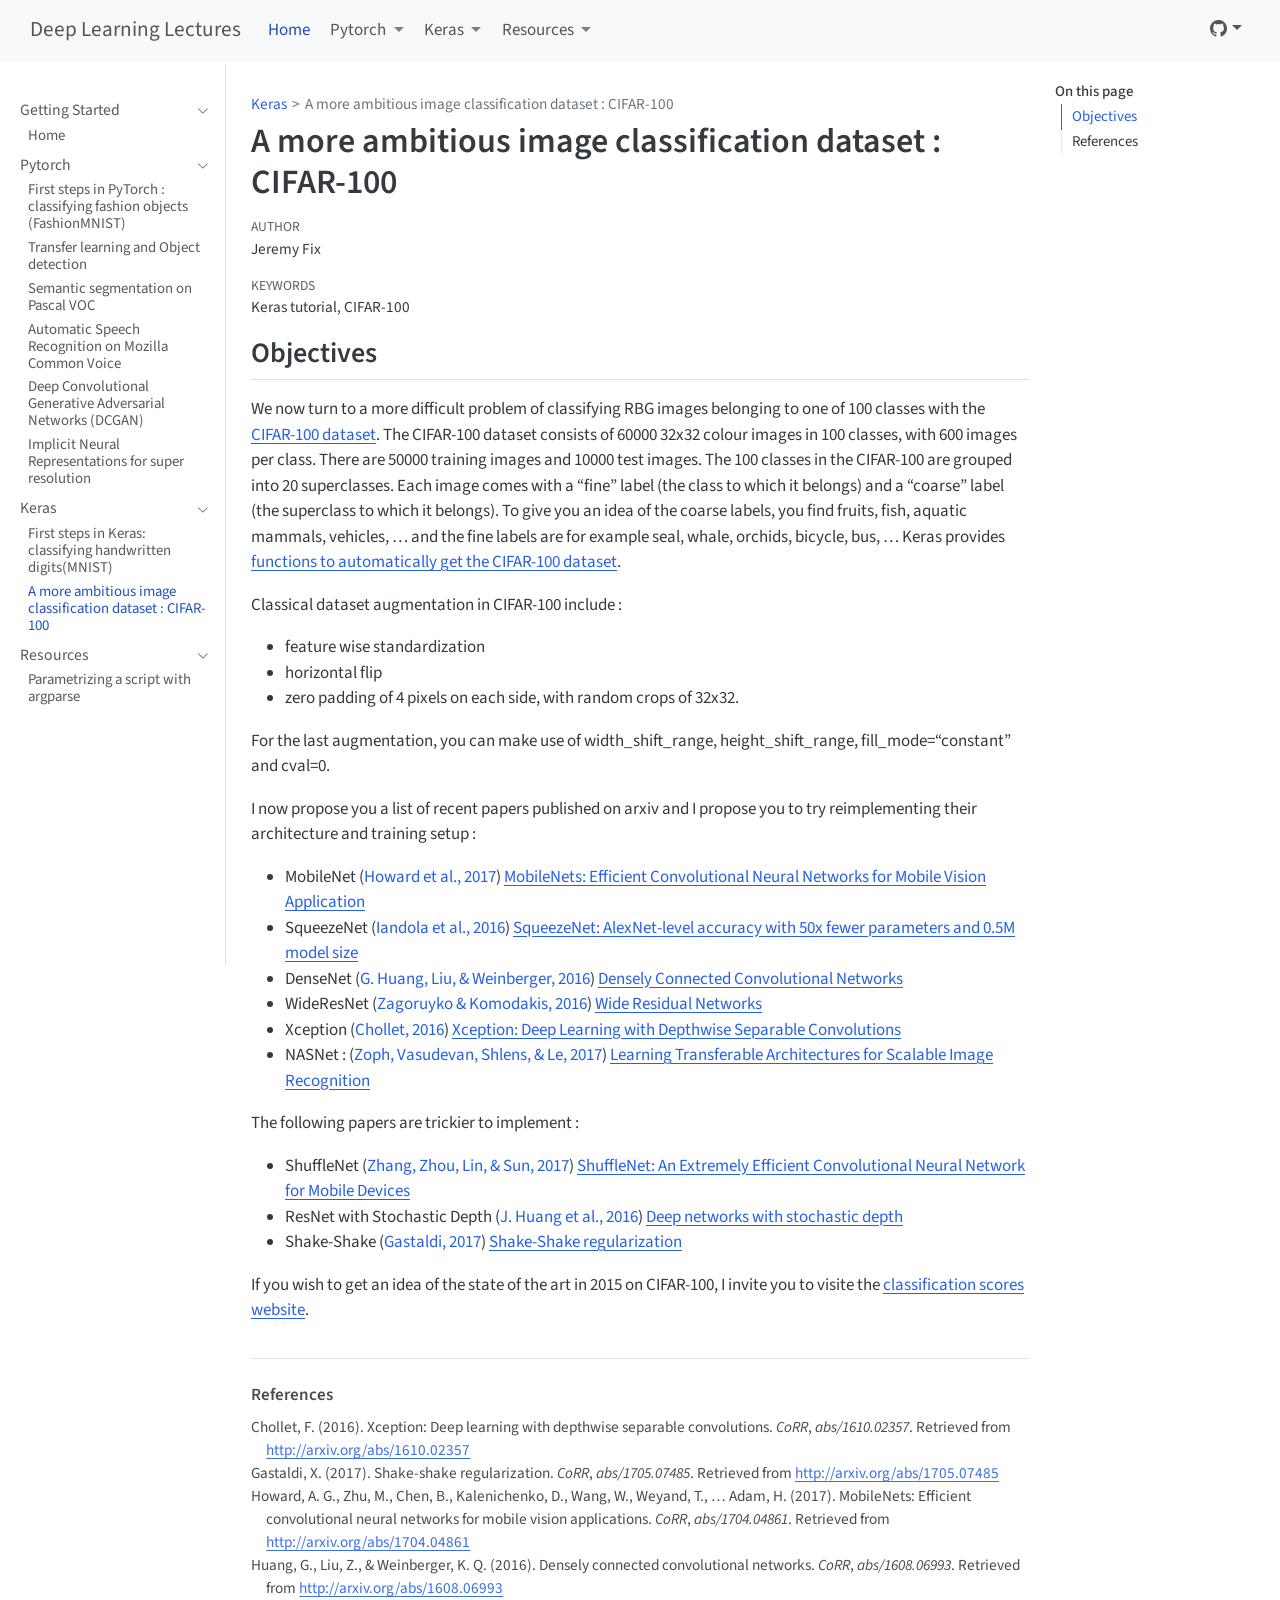
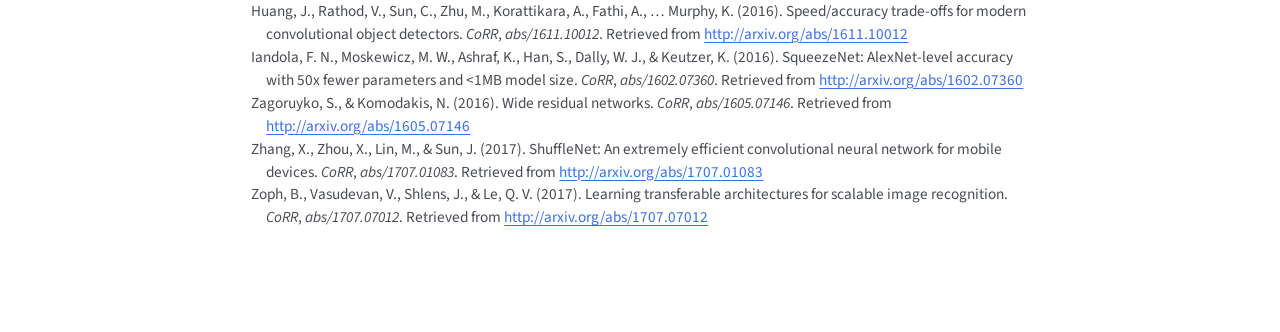
==== commit 80b11051: "Built site for gh-pages" ====
--- a/keras/cifar/index.html
+++ b/keras/cifar/index.html
@@ -2,7 +2,7 @@
 <html xmlns="http://www.w3.org/1999/xhtml" lang="en" xml:lang="en"><head>
 
 <meta charset="utf-8">
-<meta name="generator" content="quarto-1.8.26">
+<meta name="generator" content="quarto-1.8.27">
 
 <meta name="viewport" content="width=device-width, initial-scale=1.0, user-scalable=yes">
 
@@ -59,7 +59,7 @@
 <script src="../../site_libs/quarto-html/tippy.umd.min.js"></script>
 <script src="../../site_libs/quarto-html/anchor.min.js"></script>
 <link href="../../site_libs/quarto-html/tippy.css" rel="stylesheet">
-<link href="../../site_libs/quarto-html/quarto-syntax-highlighting-587c61ba64f3a5504c4d52d930310e48.css" rel="stylesheet" id="quarto-text-highlighting-styles">
+<link href="../../site_libs/quarto-html/quarto-syntax-highlighting-ed96de9b727972fe78a7b5d16c58bf87.css" rel="stylesheet" id="quarto-text-highlighting-styles">
 <script src="../../site_libs/bootstrap/bootstrap.min.js"></script>
 <link href="../../site_libs/bootstrap/bootstrap-icons.css" rel="stylesheet">
 <link href="../../site_libs/bootstrap/bootstrap-0b802d246790ecd80511443f8ae76f95.min.css" rel="stylesheet" append-hash="true" id="quarto-bootstrap" data-mode="light">
@@ -140,6 +140,10 @@
     <a class="dropdown-item" href="../../pytorch/gan/index.html">
  <span class="dropdown-text">Deep Convolutional Generative Adversarial Networks</span></a>
   </li>  
+        <li>
+    <a class="dropdown-item" href="../../pytorch/nir-ecg/index.html">
+ <span class="dropdown-text">Neural Implicit Representations</span></a>
+  </li>  
     </ul>
   </li>
   <li class="nav-item dropdown ">
@@ -260,6 +264,12 @@
   <div class="sidebar-item-container"> 
   <a href="../../pytorch/gan/index.html" class="sidebar-item-text sidebar-link">
  <span class="menu-text">Deep Convolutional Generative Adversarial Networks (DCGAN)</span></a>
+  </div>
+</li>
+          <li class="sidebar-item">
+  <div class="sidebar-item-container"> 
+  <a href="../../pytorch/nir-ecg/index.html" class="sidebar-item-text sidebar-link">
+ <span class="menu-text">Implicit Neural Representations for super resolution</span></a>
   </div>
 </li>
       </ul>
--- a/site_libs/quarto-html/quarto-syntax-highlighting-ed96de9b727972fe78a7b5d16c58bf87.css
+++ b/site_libs/quarto-html/quarto-syntax-highlighting-ed96de9b727972fe78a7b5d16c58bf87.css
@@ -0,0 +1,236 @@
+/* quarto syntax highlight colors */
+:root {
+  --quarto-hl-ot-color: #003B4F;
+  --quarto-hl-at-color: #657422;
+  --quarto-hl-ss-color: #20794D;
+  --quarto-hl-an-color: #5E5E5E;
+  --quarto-hl-fu-color: #4758AB;
+  --quarto-hl-st-color: #20794D;
+  --quarto-hl-cf-color: #003B4F;
+  --quarto-hl-op-color: #5E5E5E;
+  --quarto-hl-er-color: #AD0000;
+  --quarto-hl-bn-color: #AD0000;
+  --quarto-hl-al-color: #AD0000;
+  --quarto-hl-va-color: #111111;
+  --quarto-hl-bu-color: inherit;
+  --quarto-hl-ex-color: inherit;
+  --quarto-hl-pp-color: #AD0000;
+  --quarto-hl-in-color: #5E5E5E;
+  --quarto-hl-vs-color: #20794D;
+  --quarto-hl-wa-color: #5E5E5E;
+  --quarto-hl-do-color: #5E5E5E;
+  --quarto-hl-im-color: #00769E;
+  --quarto-hl-ch-color: #20794D;
+  --quarto-hl-dt-color: #AD0000;
+  --quarto-hl-fl-color: #AD0000;
+  --quarto-hl-co-color: #5E5E5E;
+  --quarto-hl-cv-color: #5E5E5E;
+  --quarto-hl-cn-color: #8f5902;
+  --quarto-hl-sc-color: #5E5E5E;
+  --quarto-hl-dv-color: #AD0000;
+  --quarto-hl-kw-color: #003B4F;
+}
+
+/* other quarto variables */
+:root {
+  --quarto-font-monospace: SFMono-Regular, Menlo, Monaco, Consolas, "Liberation Mono", "Courier New", monospace;
+}
+
+/* syntax highlight based on Pandoc's rules */
+pre > code.sourceCode > span {
+  color: #003B4F;
+}
+
+code.sourceCode > span {
+  color: #003B4F;
+}
+
+div.sourceCode,
+div.sourceCode pre.sourceCode {
+  color: #003B4F;
+}
+
+/* Normal */
+code span {
+  color: #003B4F;
+}
+
+/* Alert */
+code span.al {
+  color: #AD0000;
+  font-style: inherit;
+}
+
+/* Annotation */
+code span.an {
+  color: #5E5E5E;
+  font-style: inherit;
+}
+
+/* Attribute */
+code span.at {
+  color: #657422;
+  font-style: inherit;
+}
+
+/* BaseN */
+code span.bn {
+  color: #AD0000;
+  font-style: inherit;
+}
+
+/* BuiltIn */
+code span.bu {
+  font-style: inherit;
+}
+
+/* ControlFlow */
+code span.cf {
+  color: #003B4F;
+  font-weight: bold;
+  font-style: inherit;
+}
+
+/* Char */
+code span.ch {
+  color: #20794D;
+  font-style: inherit;
+}
+
+/* Constant */
+code span.cn {
+  color: #8f5902;
+  font-style: inherit;
+}
+
+/* Comment */
+code span.co {
+  color: #5E5E5E;
+  font-style: inherit;
+}
+
+/* CommentVar */
+code span.cv {
+  color: #5E5E5E;
+  font-style: italic;
+}
+
+/* Documentation */
+code span.do {
+  color: #5E5E5E;
+  font-style: italic;
+}
+
+/* DataType */
+code span.dt {
+  color: #AD0000;
+  font-style: inherit;
+}
+
+/* DecVal */
+code span.dv {
+  color: #AD0000;
+  font-style: inherit;
+}
+
+/* Error */
+code span.er {
+  color: #AD0000;
+  font-style: inherit;
+}
+
+/* Extension */
+code span.ex {
+  font-style: inherit;
+}
+
+/* Float */
+code span.fl {
+  color: #AD0000;
+  font-style: inherit;
+}
+
+/* Function */
+code span.fu {
+  color: #4758AB;
+  font-style: inherit;
+}
+
+/* Import */
+code span.im {
+  color: #00769E;
+  font-style: inherit;
+}
+
+/* Information */
+code span.in {
+  color: #5E5E5E;
+  font-style: inherit;
+}
+
+/* Keyword */
+code span.kw {
+  color: #003B4F;
+  font-weight: bold;
+  font-style: inherit;
+}
+
+/* Operator */
+code span.op {
+  color: #5E5E5E;
+  font-style: inherit;
+}
+
+/* Other */
+code span.ot {
+  color: #003B4F;
+  font-style: inherit;
+}
+
+/* Preprocessor */
+code span.pp {
+  color: #AD0000;
+  font-style: inherit;
+}
+
+/* SpecialChar */
+code span.sc {
+  color: #5E5E5E;
+  font-style: inherit;
+}
+
+/* SpecialString */
+code span.ss {
+  color: #20794D;
+  font-style: inherit;
+}
+
+/* String */
+code span.st {
+  color: #20794D;
+  font-style: inherit;
+}
+
+/* Variable */
+code span.va {
+  color: #111111;
+  font-style: inherit;
+}
+
+/* VerbatimString */
+code span.vs {
+  color: #20794D;
+  font-style: inherit;
+}
+
+/* Warning */
+code span.wa {
+  color: #5E5E5E;
+  font-style: italic;
+}
+
+.prevent-inlining {
+  content: "</";
+}
+
+/*# sourceMappingURL=0920dd6d7437995b8cdf7429764427b1.css.map */
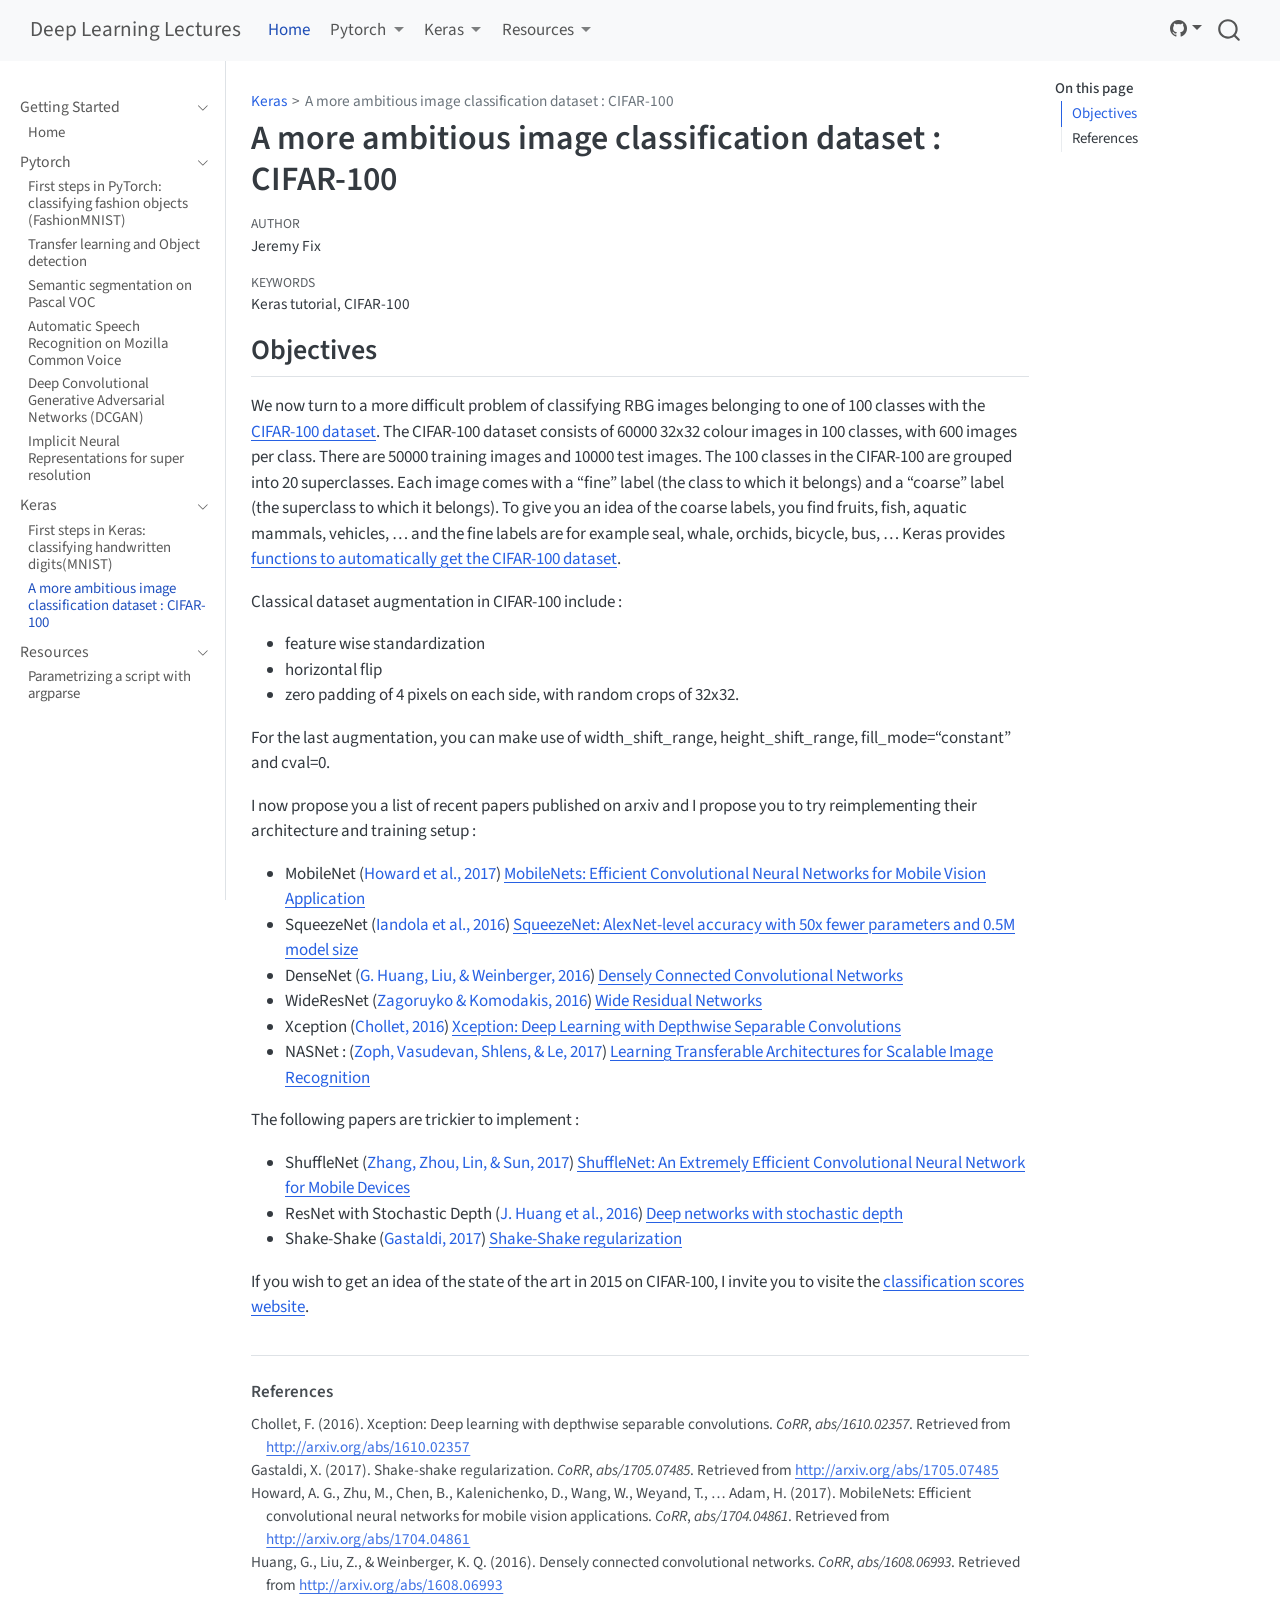
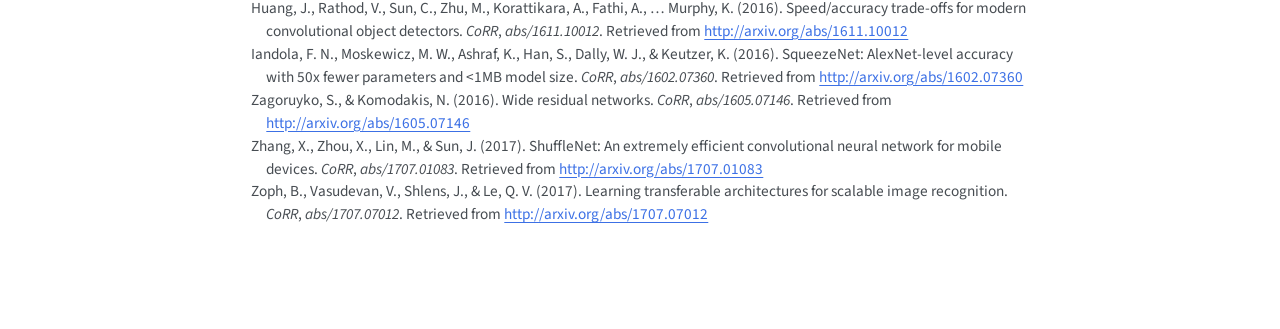
==== commit 4e1989e0: "Built site for gh-pages" ====
--- a/keras/cifar/index.html
+++ b/keras/cifar/index.html
@@ -2,7 +2,7 @@
 <html xmlns="http://www.w3.org/1999/xhtml" lang="en" xml:lang="en"><head>
 
 <meta charset="utf-8">
-<meta name="generator" content="quarto-1.8.27">
+<meta name="generator" content="quarto-1.10.18">
 
 <meta name="viewport" content="width=device-width, initial-scale=1.0, user-scalable=yes">
 
@@ -11,10 +11,16 @@
 
 <title>A more ambitious image classification dataset : CIFAR-100 – Deep Learning Lectures</title>
 <style>
-code{white-space: pre-wrap;}
+/* Default styles provided by pandoc.
+** See https://pandoc.org/MANUAL.html#variables-for-html for config info.
+*/
 span.smallcaps{font-variant: small-caps;}
-div.columns{display: flex; gap: min(4vw, 1.5em);}
-div.column{flex: auto; overflow-x: auto;}
+div.columns{display: flex; gap: 1.5em;}
+div.column{flex: auto;}
+@media screen {
+div.columns{gap: min(4vw, 1.5em);}
+div.column{overflow-x: auto;}
+}
 div.hanging-indent{margin-left: 1.5em; text-indent: -1.5em;}
 ul.task-list{list-style: none;}
 ul.task-list li input[type="checkbox"] {
@@ -54,15 +60,14 @@
 <meta name="quarto:offset" content="../../">
 <script src="../../site_libs/quarto-html/quarto.js" type="module"></script>
 <script src="../../site_libs/quarto-html/tabsets/tabsets.js" type="module"></script>
-<script src="../../site_libs/quarto-html/axe/axe-check.js" type="module"></script>
 <script src="../../site_libs/quarto-html/popper.min.js"></script>
 <script src="../../site_libs/quarto-html/tippy.umd.min.js"></script>
 <script src="../../site_libs/quarto-html/anchor.min.js"></script>
 <link href="../../site_libs/quarto-html/tippy.css" rel="stylesheet">
-<link href="../../site_libs/quarto-html/quarto-syntax-highlighting-ed96de9b727972fe78a7b5d16c58bf87.css" rel="stylesheet" id="quarto-text-highlighting-styles">
+<link href="../../site_libs/quarto-html/quarto-syntax-highlighting-64a204ab8560d761af7679ceaba22944.css" rel="stylesheet" id="quarto-text-highlighting-styles">
 <script src="../../site_libs/bootstrap/bootstrap.min.js"></script>
 <link href="../../site_libs/bootstrap/bootstrap-icons.css" rel="stylesheet">
-<link href="../../site_libs/bootstrap/bootstrap-0b802d246790ecd80511443f8ae76f95.min.css" rel="stylesheet" append-hash="true" id="quarto-bootstrap" data-mode="light">
+<link href="../../site_libs/bootstrap/bootstrap-1cc85eedf2d0732f73076e863361198e.min.css" rel="stylesheet" append-hash="true" id="quarto-bootstrap" data-mode="light">
 <script id="quarto-search-options" type="application/json">{
   "location": "navbar",
   "copy-button": false,
@@ -121,7 +126,7 @@
     </a>
     <ul class="dropdown-menu" aria-labelledby="nav-menu-pytorch">    
         <li>
-    <a class="dropdown-item" href="../../pytorch/fashionMNIST/index.html">
+    <a class="dropdown-item" href="../../pytorch/intro/index.html">
  <span class="dropdown-text">First steps in PyTorch : classifying fashion objects (FashionMNIST)</span></a>
   </li>  
         <li>
@@ -238,8 +243,8 @@
       <ul id="quarto-sidebar-section-2" class="collapse list-unstyled sidebar-section depth1 show">  
           <li class="sidebar-item">
   <div class="sidebar-item-container"> 
-  <a href="../../pytorch/fashionMNIST/index.html" class="sidebar-item-text sidebar-link">
- <span class="menu-text">First steps in PyTorch : classifying fashion objects (FashionMNIST)</span></a>
+  <a href="../../pytorch/intro/index.html" class="sidebar-item-text sidebar-link">
+ <span class="menu-text">First steps in PyTorch: classifying fashion objects (FashionMNIST)</span></a>
   </div>
 </li>
           <li class="sidebar-item">
--- a/site_libs/quarto-html/quarto-syntax-highlighting-64a204ab8560d761af7679ceaba22944.css
+++ b/site_libs/quarto-html/quarto-syntax-highlighting-64a204ab8560d761af7679ceaba22944.css
@@ -0,0 +1,236 @@
+/* quarto syntax highlight colors */
+:root {
+  --quarto-hl-ot-color: #003B4F;
+  --quarto-hl-at-color: #657422;
+  --quarto-hl-ss-color: #20794D;
+  --quarto-hl-an-color: #5E5E5E;
+  --quarto-hl-fu-color: #4758AB;
+  --quarto-hl-st-color: #20794D;
+  --quarto-hl-cf-color: #003B4F;
+  --quarto-hl-op-color: #5E5E5E;
+  --quarto-hl-er-color: #AD0000;
+  --quarto-hl-bn-color: #AD0000;
+  --quarto-hl-al-color: #AD0000;
+  --quarto-hl-va-color: #111111;
+  --quarto-hl-bu-color: inherit;
+  --quarto-hl-ex-color: inherit;
+  --quarto-hl-pp-color: #AD0000;
+  --quarto-hl-in-color: #5E5E5E;
+  --quarto-hl-vs-color: #20794D;
+  --quarto-hl-wa-color: #5E5E5E;
+  --quarto-hl-do-color: #5E5E5E;
+  --quarto-hl-im-color: #00769E;
+  --quarto-hl-ch-color: #20794D;
+  --quarto-hl-dt-color: #AD0000;
+  --quarto-hl-fl-color: #AD0000;
+  --quarto-hl-co-color: #5E5E5E;
+  --quarto-hl-cv-color: #5E5E5E;
+  --quarto-hl-cn-color: #8f5902;
+  --quarto-hl-sc-color: #5E5E5E;
+  --quarto-hl-dv-color: #AD0000;
+  --quarto-hl-kw-color: #003B4F;
+}
+
+/* other quarto variables */
+:root {
+  --quarto-font-monospace: SFMono-Regular, Menlo, Monaco, Consolas, "Liberation Mono", "Courier New", monospace;
+}
+
+/* syntax highlight based on Pandoc's rules */
+pre > code.sourceCode > span {
+  color: #003B4F;
+}
+
+code.sourceCode > span {
+  color: #003B4F;
+}
+
+div.sourceCode,
+div.sourceCode pre.sourceCode {
+  color: #003B4F;
+}
+
+/* Normal */
+code span {
+  color: #003B4F;
+}
+
+/* Alert */
+code span.al {
+  color: #AD0000;
+  font-style: inherit;
+}
+
+/* Annotation */
+code span.an {
+  color: #5E5E5E;
+  font-style: inherit;
+}
+
+/* Attribute */
+code span.at {
+  color: #657422;
+  font-style: inherit;
+}
+
+/* BaseN */
+code span.bn {
+  color: #AD0000;
+  font-style: inherit;
+}
+
+/* BuiltIn */
+code span.bu {
+  font-style: inherit;
+}
+
+/* ControlFlow */
+code span.cf {
+  color: #003B4F;
+  font-weight: bold;
+  font-style: inherit;
+}
+
+/* Char */
+code span.ch {
+  color: #20794D;
+  font-style: inherit;
+}
+
+/* Constant */
+code span.cn {
+  color: #8f5902;
+  font-style: inherit;
+}
+
+/* Comment */
+code span.co {
+  color: #5E5E5E;
+  font-style: inherit;
+}
+
+/* CommentVar */
+code span.cv {
+  color: #5E5E5E;
+  font-style: italic;
+}
+
+/* Documentation */
+code span.do {
+  color: #5E5E5E;
+  font-style: italic;
+}
+
+/* DataType */
+code span.dt {
+  color: #AD0000;
+  font-style: inherit;
+}
+
+/* DecVal */
+code span.dv {
+  color: #AD0000;
+  font-style: inherit;
+}
+
+/* Error */
+code span.er {
+  color: #AD0000;
+  font-style: inherit;
+}
+
+/* Extension */
+code span.ex {
+  font-style: inherit;
+}
+
+/* Float */
+code span.fl {
+  color: #AD0000;
+  font-style: inherit;
+}
+
+/* Function */
+code span.fu {
+  color: #4758AB;
+  font-style: inherit;
+}
+
+/* Import */
+code span.im {
+  color: #00769E;
+  font-style: inherit;
+}
+
+/* Information */
+code span.in {
+  color: #5E5E5E;
+  font-style: inherit;
+}
+
+/* Keyword */
+code span.kw {
+  color: #003B4F;
+  font-weight: bold;
+  font-style: inherit;
+}
+
+/* Operator */
+code span.op {
+  color: #5E5E5E;
+  font-style: inherit;
+}
+
+/* Other */
+code span.ot {
+  color: #003B4F;
+  font-style: inherit;
+}
+
+/* Preprocessor */
+code span.pp {
+  color: #AD0000;
+  font-style: inherit;
+}
+
+/* SpecialChar */
+code span.sc {
+  color: #5E5E5E;
+  font-style: inherit;
+}
+
+/* SpecialString */
+code span.ss {
+  color: #20794D;
+  font-style: inherit;
+}
+
+/* String */
+code span.st {
+  color: #20794D;
+  font-style: inherit;
+}
+
+/* Variable */
+code span.va {
+  color: #111111;
+  font-style: inherit;
+}
+
+/* VerbatimString */
+code span.vs {
+  color: #20794D;
+  font-style: inherit;
+}
+
+/* Warning */
+code span.wa {
+  color: #5E5E5E;
+  font-style: italic;
+}
+
+.prevent-inlining {
+  content: "</";
+}
+
+/*# sourceMappingURL=9d8d5bb603a83b8298b89080a598c93b.css.map */
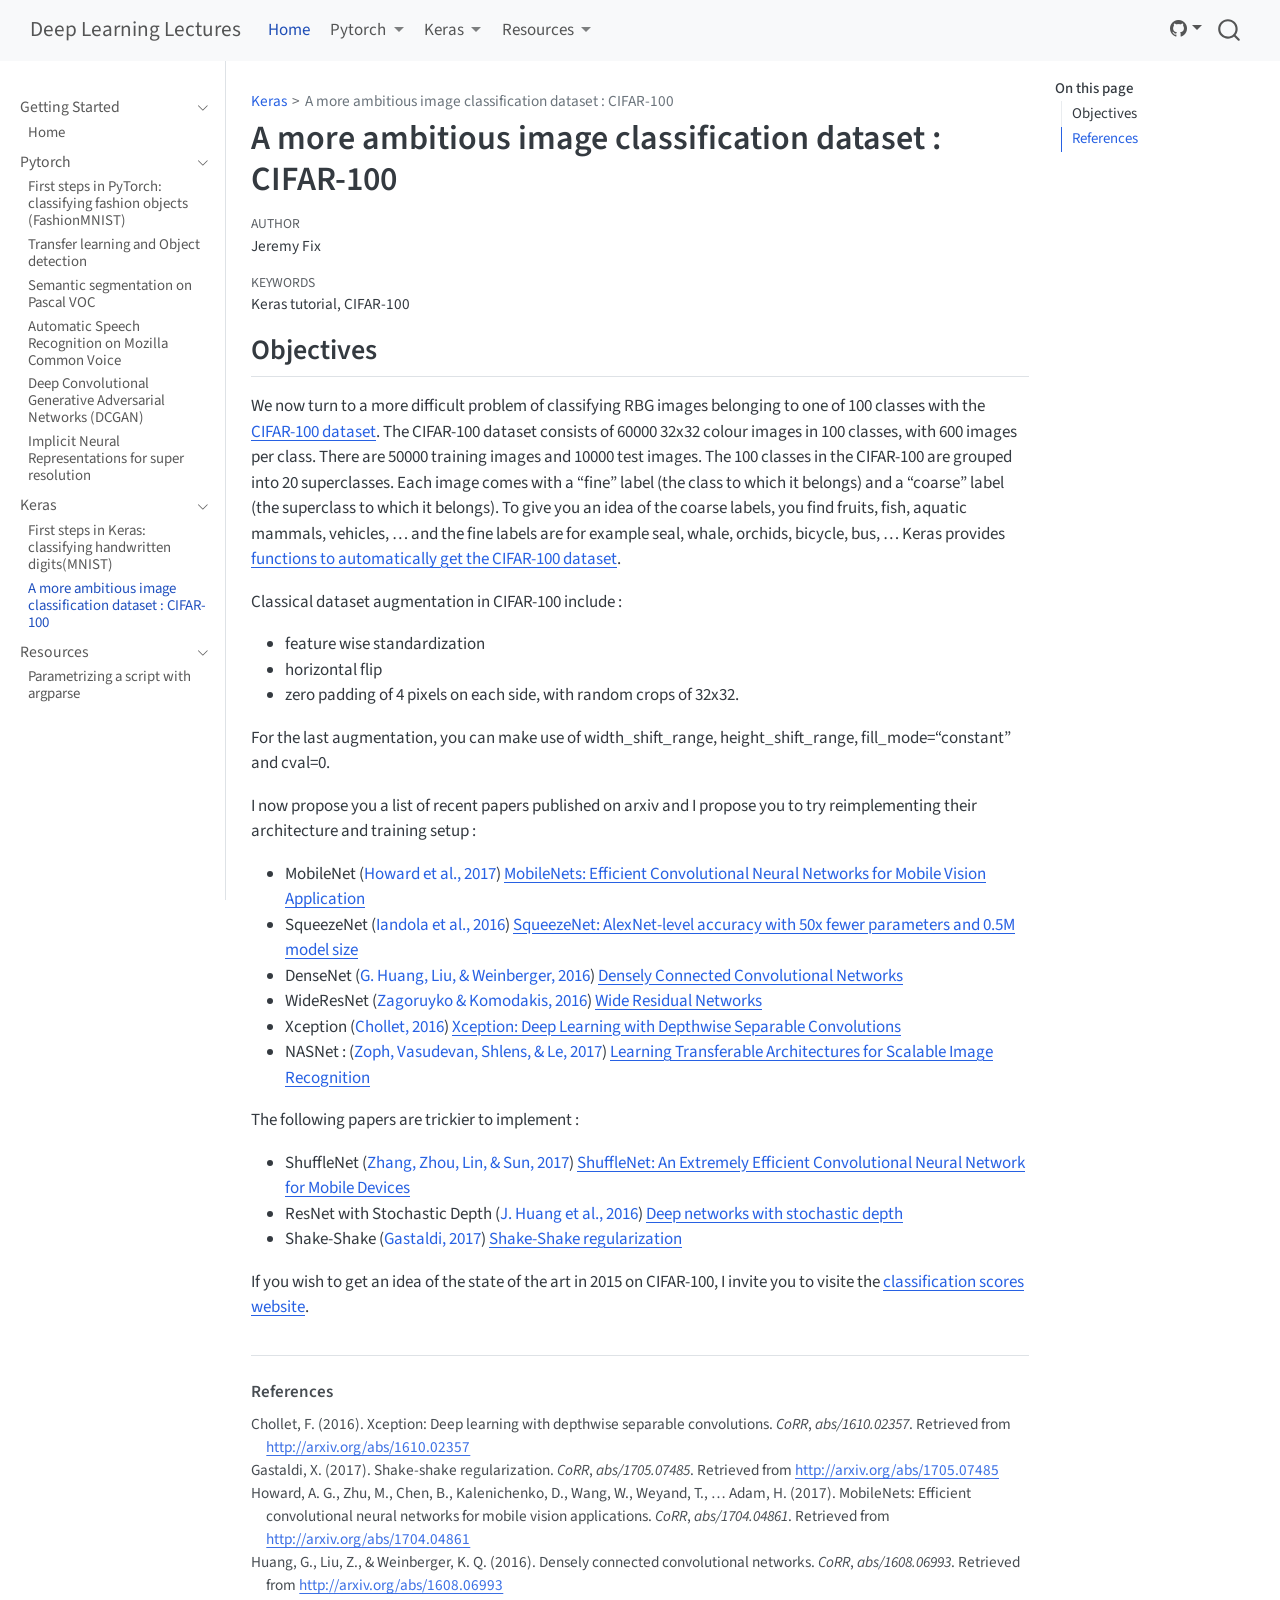
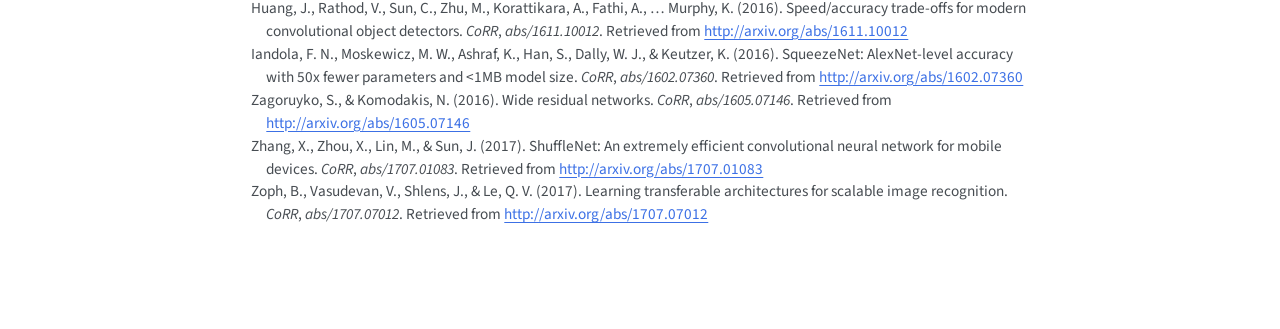
==== commit a750f6fb: "Built site for gh-pages" ====
--- a/keras/cifar/index.html
+++ b/keras/cifar/index.html
@@ -2,7 +2,7 @@
 <html xmlns="http://www.w3.org/1999/xhtml" lang="en" xml:lang="en"><head>
 
 <meta charset="utf-8">
-<meta name="generator" content="quarto-1.10.18">
+<meta name="generator" content="quarto-1.11.9">
 
 <meta name="viewport" content="width=device-width, initial-scale=1.0, user-scalable=yes">
 
@@ -60,14 +60,15 @@
 <meta name="quarto:offset" content="../../">
 <script src="../../site_libs/quarto-html/quarto.js" type="module"></script>
 <script src="../../site_libs/quarto-html/tabsets/tabsets.js" type="module"></script>
+<script src="../../site_libs/quarto-html/scrollable-regions/scrollable-regions.js" type="module"></script>
 <script src="../../site_libs/quarto-html/popper.min.js"></script>
 <script src="../../site_libs/quarto-html/tippy.umd.min.js"></script>
 <script src="../../site_libs/quarto-html/anchor.min.js"></script>
 <link href="../../site_libs/quarto-html/tippy.css" rel="stylesheet">
-<link href="../../site_libs/quarto-html/quarto-syntax-highlighting-64a204ab8560d761af7679ceaba22944.css" rel="stylesheet" id="quarto-text-highlighting-styles">
+<link href="../../site_libs/quarto-html/quarto-syntax-highlighting-63b5708e65d6cd79cd7618c58d0c21e7.css" rel="stylesheet" id="quarto-text-highlighting-styles">
 <script src="../../site_libs/bootstrap/bootstrap.min.js"></script>
 <link href="../../site_libs/bootstrap/bootstrap-icons.css" rel="stylesheet">
-<link href="../../site_libs/bootstrap/bootstrap-1cc85eedf2d0732f73076e863361198e.min.css" rel="stylesheet" append-hash="true" id="quarto-bootstrap" data-mode="light">
+<link href="../../site_libs/bootstrap/bootstrap-b09c28d1571a69c47c612495f7263f1d.min.css" rel="stylesheet" append-hash="true" id="quarto-bootstrap" data-mode="light">
 <script id="quarto-search-options" type="application/json">{
   "location": "navbar",
   "copy-button": false,
@@ -99,19 +100,18 @@
 
 </head>
 
-<body class="nav-sidebar docked nav-fixed quarto-light">
+<body class="nav-sidebar docked nav-fixed quarto-light"><a id="quarto-skip-link" class="visually-hidden-focusable" href="#quarto-document-content">Skip to main content</a>
 
 <div id="quarto-search-results"></div>
   <header id="quarto-header" class="headroom fixed-top">
-    <nav class="navbar navbar-expand-lg " data-bs-theme="dark">
+    <nav class="navbar navbar-expand-lg " data-bs-theme="dark" aria-label="Site">
       <div class="navbar-container container-fluid">
       <div class="navbar-brand-container mx-auto">
     <a class="navbar-brand" href="../../index.html">
     <span class="navbar-title">Deep Learning Lectures</span>
     </a>
   </div>
-            <div id="quarto-search" class="" title="Search"></div>
-          <button class="navbar-toggler" type="button" data-bs-toggle="collapse" data-bs-target="#navbarCollapse" aria-controls="navbarCollapse" role="menu" aria-expanded="false" aria-label="Toggle navigation" onclick="if (window.quartoToggleHeadroom) { window.quartoToggleHeadroom(); }">
+          <button class="navbar-toggler" type="button" data-bs-toggle="collapse" data-bs-target="#navbarCollapse" aria-controls="navbarCollapse" aria-expanded="false" aria-label="Toggle navigation" onclick="if (window.quartoToggleHeadroom) { window.quartoToggleHeadroom(); }">
   <span class="navbar-toggler-icon"></span>
 </button>
           <div class="collapse navbar-collapse" id="navbarCollapse">
@@ -196,15 +196,16 @@
       </ul>
     </div>
 </div>
+            <div id="quarto-search" class="" title="Search"></div>
       </div> <!-- /container-fluid -->
     </nav>
-  <nav class="quarto-secondary-nav">
+  <nav class="quarto-secondary-nav" aria-label="Toolbar">
     <div class="container-fluid d-flex">
       <button type="button" class="quarto-btn-toggle btn" data-bs-toggle="collapse" role="button" data-bs-target=".quarto-sidebar-collapse-item" aria-controls="quarto-sidebar" aria-expanded="false" aria-label="Toggle sidebar navigation" onclick="if (window.quartoToggleHeadroom) { window.quartoToggleHeadroom(); }">
         <i class="bi bi-layout-text-sidebar-reverse"></i>
       </button>
-        <nav class="quarto-page-breadcrumbs" aria-label="breadcrumb"><ol class="breadcrumb"><li class="breadcrumb-item"><a href="../../keras/mnist/index.html">Keras</a></li><li class="breadcrumb-item"><a href="../../keras/cifar/index.html">A more ambitious image classification dataset : CIFAR-100</a></li></ol></nav>
-        <a class="flex-grow-1" role="navigation" data-bs-toggle="collapse" data-bs-target=".quarto-sidebar-collapse-item" aria-controls="quarto-sidebar" aria-expanded="false" aria-label="Toggle sidebar navigation" onclick="if (window.quartoToggleHeadroom) { window.quartoToggleHeadroom(); }">      
+        <nav class="quarto-page-breadcrumbs" aria-label="Breadcrumbs"><ol class="breadcrumb"><li class="breadcrumb-item"><a href="../../keras/mnist/index.html">Keras</a></li><li class="breadcrumb-item"><a href="../../keras/cifar/index.html">A more ambitious image classification dataset : CIFAR-100</a></li></ol></nav>
+        <a class="flex-grow-1" data-bs-toggle="collapse" data-bs-target=".quarto-sidebar-collapse-item" onclick="if (window.quartoToggleHeadroom) { window.quartoToggleHeadroom(); }">      
         </a>
     </div>
   </nav>
@@ -212,18 +213,15 @@
 <!-- content -->
 <div id="quarto-content" class="quarto-container page-columns page-rows-contents page-layout-article page-navbar">
 <!-- sidebar -->
-  <nav id="quarto-sidebar" class="sidebar collapse collapse-horizontal quarto-sidebar-collapse-item sidebar-navigation docked overflow-auto">
+  <nav id="quarto-sidebar" class="sidebar collapse collapse-horizontal quarto-sidebar-collapse-item sidebar-navigation docked overflow-auto" aria-label="Section">
     <div class="sidebar-menu-container"> 
     <ul class="list-unstyled mt-1">
         <li class="sidebar-item sidebar-item-section">
       <div class="sidebar-item-container"> 
-            <a class="sidebar-item-text sidebar-link text-start" data-bs-toggle="collapse" data-bs-target="#quarto-sidebar-section-1" role="navigation" aria-expanded="true">
- <span class="menu-text">Getting Started</span></a>
-          <a class="sidebar-item-toggle text-start" data-bs-toggle="collapse" data-bs-target="#quarto-sidebar-section-1" role="navigation" aria-expanded="true" aria-label="Toggle section">
-            <i class="bi bi-chevron-right ms-2"></i>
-          </a> 
+            <button type="button" class="sidebar-item-text sidebar-item-toggle sidebar-link text-start" data-bs-toggle="collapse" data-bs-target="#quarto-sidebar-section-1" aria-controls="quarto-sidebar-section-1" aria-expanded="true">
+ <span class="menu-text" id="quarto-sidebar-section-1-label">Getting Started</span><i class="bi bi-chevron-right" aria-hidden="true"></i></button>
       </div>
-      <ul id="quarto-sidebar-section-1" class="collapse list-unstyled sidebar-section depth1 show">  
+      <ul id="quarto-sidebar-section-1" aria-labelledby="quarto-sidebar-section-1-label" class="collapse list-unstyled sidebar-section depth1 show">  
           <li class="sidebar-item">
   <div class="sidebar-item-container"> 
   <a href="../../index.html" class="sidebar-item-text sidebar-link">
@@ -234,13 +232,10 @@
   </li>
         <li class="sidebar-item sidebar-item-section">
       <div class="sidebar-item-container"> 
-            <a class="sidebar-item-text sidebar-link text-start" data-bs-toggle="collapse" data-bs-target="#quarto-sidebar-section-2" role="navigation" aria-expanded="true">
- <span class="menu-text">Pytorch</span></a>
-          <a class="sidebar-item-toggle text-start" data-bs-toggle="collapse" data-bs-target="#quarto-sidebar-section-2" role="navigation" aria-expanded="true" aria-label="Toggle section">
-            <i class="bi bi-chevron-right ms-2"></i>
-          </a> 
+            <button type="button" class="sidebar-item-text sidebar-item-toggle sidebar-link text-start" data-bs-toggle="collapse" data-bs-target="#quarto-sidebar-section-2" aria-controls="quarto-sidebar-section-2" aria-expanded="true">
+ <span class="menu-text" id="quarto-sidebar-section-2-label">Pytorch</span><i class="bi bi-chevron-right" aria-hidden="true"></i></button>
       </div>
-      <ul id="quarto-sidebar-section-2" class="collapse list-unstyled sidebar-section depth1 show">  
+      <ul id="quarto-sidebar-section-2" aria-labelledby="quarto-sidebar-section-2-label" class="collapse list-unstyled sidebar-section depth1 show">  
           <li class="sidebar-item">
   <div class="sidebar-item-container"> 
   <a href="../../pytorch/intro/index.html" class="sidebar-item-text sidebar-link">
@@ -281,13 +276,10 @@
   </li>
         <li class="sidebar-item sidebar-item-section">
       <div class="sidebar-item-container"> 
-            <a class="sidebar-item-text sidebar-link text-start" data-bs-toggle="collapse" data-bs-target="#quarto-sidebar-section-3" role="navigation" aria-expanded="true">
- <span class="menu-text">Keras</span></a>
-          <a class="sidebar-item-toggle text-start" data-bs-toggle="collapse" data-bs-target="#quarto-sidebar-section-3" role="navigation" aria-expanded="true" aria-label="Toggle section">
-            <i class="bi bi-chevron-right ms-2"></i>
-          </a> 
+            <button type="button" class="sidebar-item-text sidebar-item-toggle sidebar-link text-start" data-bs-toggle="collapse" data-bs-target="#quarto-sidebar-section-3" aria-controls="quarto-sidebar-section-3" aria-expanded="true">
+ <span class="menu-text" id="quarto-sidebar-section-3-label">Keras</span><i class="bi bi-chevron-right" aria-hidden="true"></i></button>
       </div>
-      <ul id="quarto-sidebar-section-3" class="collapse list-unstyled sidebar-section depth1 show">  
+      <ul id="quarto-sidebar-section-3" aria-labelledby="quarto-sidebar-section-3-label" class="collapse list-unstyled sidebar-section depth1 show">  
           <li class="sidebar-item">
   <div class="sidebar-item-container"> 
   <a href="../../keras/mnist/index.html" class="sidebar-item-text sidebar-link">
@@ -304,13 +296,10 @@
   </li>
         <li class="sidebar-item sidebar-item-section">
       <div class="sidebar-item-container"> 
-            <a class="sidebar-item-text sidebar-link text-start" data-bs-toggle="collapse" data-bs-target="#quarto-sidebar-section-4" role="navigation" aria-expanded="true">
- <span class="menu-text">Resources</span></a>
-          <a class="sidebar-item-toggle text-start" data-bs-toggle="collapse" data-bs-target="#quarto-sidebar-section-4" role="navigation" aria-expanded="true" aria-label="Toggle section">
-            <i class="bi bi-chevron-right ms-2"></i>
-          </a> 
+            <button type="button" class="sidebar-item-text sidebar-item-toggle sidebar-link text-start" data-bs-toggle="collapse" data-bs-target="#quarto-sidebar-section-4" aria-controls="quarto-sidebar-section-4" aria-expanded="true">
+ <span class="menu-text" id="quarto-sidebar-section-4-label">Resources</span><i class="bi bi-chevron-right" aria-hidden="true"></i></button>
       </div>
-      <ul id="quarto-sidebar-section-4" class="collapse list-unstyled sidebar-section depth1 show">  
+      <ul id="quarto-sidebar-section-4" aria-labelledby="quarto-sidebar-section-4-label" class="collapse list-unstyled sidebar-section depth1 show">  
           <li class="sidebar-item">
   <div class="sidebar-item-container"> 
   <a href="../../argparse.html" class="sidebar-item-text sidebar-link">
@@ -325,7 +314,7 @@
 <div id="quarto-sidebar-glass" class="quarto-sidebar-collapse-item" data-bs-toggle="collapse" data-bs-target=".quarto-sidebar-collapse-item"></div>
 <!-- margin-sidebar -->
     <div id="quarto-margin-sidebar" class="sidebar margin-sidebar">
-        <nav id="TOC" role="doc-toc" class="toc-active">
+        <nav id="TOC" role="doc-toc" aria-labelledby="toc-title" class="toc-active">
     <h2 id="toc-title">On this page</h2>
    
   <ul>
@@ -335,9 +324,9 @@
 </nav>
     </div>
 <!-- main -->
-<main class="content" id="quarto-document-content">
-
-<header id="title-block-header" class="quarto-title-block default"><nav class="quarto-page-breadcrumbs quarto-title-breadcrumbs d-none d-lg-block" aria-label="breadcrumb"><ol class="breadcrumb"><li class="breadcrumb-item"><a href="../../keras/mnist/index.html">Keras</a></li><li class="breadcrumb-item"><a href="../../keras/cifar/index.html">A more ambitious image classification dataset : CIFAR-100</a></li></ol></nav>
+<main class="content" id="quarto-document-content" tabindex="-1">
+
+<header id="title-block-header" class="quarto-title-block default"><nav class="quarto-page-breadcrumbs quarto-title-breadcrumbs d-none d-lg-block" aria-label="Breadcrumbs"><ol class="breadcrumb"><li class="breadcrumb-item"><a href="../../keras/mnist/index.html">Keras</a></li><li class="breadcrumb-item"><a href="../../keras/cifar/index.html">A more ambitious image classification dataset : CIFAR-100</a></li></ol></nav>
 <div class="quarto-title">
 <h1 class="title">A more ambitious image classification dataset : CIFAR-100</h1>
 </div>
@@ -509,7 +498,8 @@
           return filterRegex.test(href) || localhostRegex.test(href) || mailtoRegex.test(href);
       }
       // Inspect non-navigation links and adorn them if external
-     var links = window.document.querySelectorAll('a[href]:not(.nav-link):not(.navbar-brand):not(.toc-action):not(.sidebar-link):not(.sidebar-item-toggle):not(.pagination-link):not(.no-external):not([aria-hidden]):not(.dropdown-item):not(.quarto-navigation-tool):not(.about-link)');
+      window.quartoDecorateExternalLinks = function (root) {
+     var links = (root || window.document).querySelectorAll('a[href]:not(.nav-link):not(.navbar-brand):not(.toc-action):not(.sidebar-link):not(.sidebar-item-toggle):not(.pagination-link):not(.no-external):not([aria-hidden]):not(.dropdown-item):not(.quarto-navigation-tool):not(.about-link)');
       for (var i=0; i<links.length; i++) {
         const link = links[i];
         if (!isInternal(link.href)) {
@@ -518,8 +508,69 @@
           if (link.dataset.originalHref !== undefined) {
             link.href = link.dataset.originalHref;
           }
-        }
-      }
+          if (!link.classList.contains('no-external-icon')) {
+          }
+        }
+      }
+      };
+      window.quartoDecorateExternalLinks(window.document);
+    // Esc closes the popup (WCAG 1.4.13) and focus leaving both trigger and
+    // popup closes it (WCAG 2.4.11); tippy handles neither for interactive popups.
+    const hideOnEscAndFocusOut = {
+      name: 'hideOnEscAndFocusOut',
+      defaultValue: true,
+      fn(instance) {
+        const dismiss = () => {
+          // A show scheduled by the trigger delay would otherwise reopen it
+          instance.clearDelayTimeouts();
+          instance.hide();
+        };
+        const onKeyDown = (event) => {
+          if (event.key !== 'Escape') {
+            return;
+          }
+          // Keep Esc from also reaching page handlers (e.g. reveal.js overview),
+          // except an open reveal.js slide menu, which Esc should close too.
+          // The menu handles keys only when its keyboard option is on.
+          const menuHandlesEsc = window.Reveal?.getPlugin?.('menu')?.isOpen() &&
+            window.Reveal.getConfig().menu?.keyboard !== false;
+          if (!menuHandlesEsc) {
+            event.stopPropagation();
+          }
+          if (instance.popper.contains(window.document.activeElement)) {
+            // Disabled while refocusing so the focus trigger does not reopen it
+            instance.disable();
+            instance.reference.focus();
+            instance.enable();
+          }
+          dismiss();
+        };
+        const onFocusOut = (event) => {
+          const target = event.relatedTarget;
+          if (target && !instance.reference.contains(target) &&
+              !instance.popper.contains(target)) {
+            dismiss();
+          }
+        };
+        // On the trigger too: a click trigger (code-annotations: select) has no
+        // blur handling. Attached for the instance's lifetime so leaving the
+        // trigger also cancels a show still pending on the trigger delay.
+        instance.reference.addEventListener('focusout', onFocusOut);
+        return {
+          onShow() {
+            window.document.addEventListener('keydown', onKeyDown, true);
+            instance.popper.addEventListener('focusout', onFocusOut);
+          },
+          onHide() {
+            window.document.removeEventListener('keydown', onKeyDown, true);
+            instance.popper.removeEventListener('focusout', onFocusOut);
+          },
+          onDestroy() {
+            instance.reference.removeEventListener('focusout', onFocusOut);
+          },
+        };
+      },
+    };
     function tippyHover(el, contentFn, onTriggerFn, onUntriggerFn) {
       const config = {
         allowHTML: true,
@@ -533,6 +584,7 @@
         interactiveBorder: 10,
         theme: 'quarto',
         placement: 'bottom-start',
+        plugins: [hideOnEscAndFocusOut],
       };
       if (contentFn) {
         config.content = contentFn;
@@ -695,44 +747,54 @@
           const lineIds = lines.map((line) => {
             return targetCell + "-" + line;
           })
-          let top = null;
-          let height = null;
-          let parent = null;
+          // Each band is positioned against its own containing block, which is
+          // not the offsetParent of the lines, so place it from client rects.
+          const placeBand = (band, firstEl, lastEl, codeBlock) => {
+            const container = band.offsetParent;
+            if (container === null) {
+              return;
+            }
+            const containerRect = container.getBoundingClientRect();
+            // Reveal.js scales slides with a transform, so convert client
+            // pixels back to the CSS pixels of the container.
+            const scale = containerRect.height / container.offsetHeight || 1;
+            const firstRect = firstEl.getBoundingClientRect();
+            const lastRect = lastEl.getBoundingClientRect();
+            const top = (firstRect.top - containerRect.top) / scale - container.clientTop + container.scrollTop;
+            const height = (lastRect.bottom - firstRect.top) / scale;
+            band.style.top = top - 2 + "px";
+            band.style.height = height + 4 + "px";
+            if (codeBlock) {
+              // Without the copy button wrapper, the containing block is wider
+              // than the code block, so span the code block explicitly.
+              const blockRect = codeBlock.getBoundingClientRect();
+              band.style.left = (blockRect.left - containerRect.left) / scale - container.clientLeft + container.scrollLeft + "px";
+              band.style.width = blockRect.width / scale + "px";
+            }
+          };
           if (lineIds.length > 0) {
-              //compute the position of the single el (top and bottom and make a div)
-              const el = window.document.getElementById(lineIds[0]);
-              top = el.offsetTop;
-              height = el.offsetHeight;
-              parent = el.parentElement.parentElement;
-            if (lineIds.length > 1) {
-              const lastEl = window.document.getElementById(lineIds[lineIds.length - 1]);
-              const bottom = lastEl.offsetTop + lastEl.offsetHeight;
-              height = bottom - top;
+            const el = window.document.getElementById(lineIds[0]);
+            const lastEl = window.document.getElementById(lineIds[lineIds.length - 1]);
+            const parent = el.parentElement.parentElement;
+            // cook up a div (if necessary) and position it
+            let div = window.document.getElementById("code-annotation-line-highlight");
+            if (div === null) {
+              div = window.document.createElement("div");
+              div.setAttribute("id", "code-annotation-line-highlight");
+              div.style.position = 'absolute';
+              parent.appendChild(div);
             }
-            if (top !== null && height !== null && parent !== null) {
-              // cook up a div (if necessary) and position it 
-              let div = window.document.getElementById("code-annotation-line-highlight");
-              if (div === null) {
-                div = window.document.createElement("div");
-                div.setAttribute("id", "code-annotation-line-highlight");
-                div.style.position = 'absolute';
-                parent.appendChild(div);
-              }
-              div.style.top = top - 2 + "px";
-              div.style.height = height + 4 + "px";
-              div.style.left = 0;
-              let gutterDiv = window.document.getElementById("code-annotation-line-highlight-gutter");
-              if (gutterDiv === null) {
-                gutterDiv = window.document.createElement("div");
-                gutterDiv.setAttribute("id", "code-annotation-line-highlight-gutter");
-                gutterDiv.style.position = 'absolute';
-                const codeCell = window.document.getElementById(targetCell);
-                const gutter = codeCell.querySelector('.code-annotation-gutter');
-                gutter.appendChild(gutterDiv);
-              }
-              gutterDiv.style.top = top - 2 + "px";
-              gutterDiv.style.height = height + 4 + "px";
+            placeBand(div, el, lastEl, parent.closest("div.sourceCode") || parent);
+            let gutterDiv = window.document.getElementById("code-annotation-line-highlight-gutter");
+            if (gutterDiv === null) {
+              gutterDiv = window.document.createElement("div");
+              gutterDiv.setAttribute("id", "code-annotation-line-highlight-gutter");
+              gutterDiv.style.position = 'absolute';
+              const codeCell = window.document.getElementById(targetCell);
+              const gutter = codeCell.querySelector('.code-annotation-gutter');
+              gutter.appendChild(gutterDiv);
             }
+            placeBand(gutterDiv, el, lastEl);
             selectedAnnoteEl = annoteEl;
           }
         };
@@ -831,6 +893,9 @@
     }
   });
   </script>
+  <script type="application/javascript">
+  window.quartoScrollableRegionsLabels = {"code":"Scrollable code","output":"Scrollable output"};
+  </script>
 </div> <!-- /content -->
 
 
--- a/site_libs/quarto-html/quarto-syntax-highlighting-63b5708e65d6cd79cd7618c58d0c21e7.css
+++ b/site_libs/quarto-html/quarto-syntax-highlighting-63b5708e65d6cd79cd7618c58d0c21e7.css
@@ -0,0 +1,236 @@
+/* quarto syntax highlight colors */
+:root {
+  --quarto-hl-ot-color: #003B4F;
+  --quarto-hl-at-color: #657422;
+  --quarto-hl-ss-color: #20794D;
+  --quarto-hl-an-color: #5E5E5E;
+  --quarto-hl-fu-color: #4758AB;
+  --quarto-hl-st-color: #20794D;
+  --quarto-hl-cf-color: #003B4F;
+  --quarto-hl-op-color: #5E5E5E;
+  --quarto-hl-er-color: #AD0000;
+  --quarto-hl-bn-color: #AD0000;
+  --quarto-hl-al-color: #AD0000;
+  --quarto-hl-va-color: #111111;
+  --quarto-hl-bu-color: inherit;
+  --quarto-hl-ex-color: inherit;
+  --quarto-hl-pp-color: #AD0000;
+  --quarto-hl-in-color: #5E5E5E;
+  --quarto-hl-vs-color: #20794D;
+  --quarto-hl-wa-color: #5E5E5E;
+  --quarto-hl-do-color: #5E5E5E;
+  --quarto-hl-im-color: #00769E;
+  --quarto-hl-ch-color: #20794D;
+  --quarto-hl-dt-color: #AD0000;
+  --quarto-hl-fl-color: #AD0000;
+  --quarto-hl-co-color: #5E5E5E;
+  --quarto-hl-cv-color: #5E5E5E;
+  --quarto-hl-cn-color: #8f5902;
+  --quarto-hl-sc-color: #5E5E5E;
+  --quarto-hl-dv-color: #AD0000;
+  --quarto-hl-kw-color: #003B4F;
+}
+
+/* other quarto variables */
+:root {
+  --quarto-font-monospace: SFMono-Regular, Menlo, Monaco, Consolas, "Liberation Mono", "Courier New", monospace;
+}
+
+/* syntax highlight based on Pandoc's rules */
+pre > code.sourceCode > span {
+  color: #003B4F;
+}
+
+code.sourceCode > span {
+  color: #003B4F;
+}
+
+div.sourceCode,
+div.sourceCode pre.sourceCode {
+  color: #003B4F;
+}
+
+/* Normal */
+code span {
+  color: #003B4F;
+}
+
+/* Alert */
+code span.al {
+  color: #AD0000;
+  font-style: inherit;
+}
+
+/* Annotation */
+code span.an {
+  color: #5E5E5E;
+  font-style: inherit;
+}
+
+/* Attribute */
+code span.at {
+  color: #657422;
+  font-style: inherit;
+}
+
+/* BaseN */
+code span.bn {
+  color: #AD0000;
+  font-style: inherit;
+}
+
+/* BuiltIn */
+code span.bu {
+  font-style: inherit;
+}
+
+/* ControlFlow */
+code span.cf {
+  color: #003B4F;
+  font-weight: bold;
+  font-style: inherit;
+}
+
+/* Char */
+code span.ch {
+  color: #20794D;
+  font-style: inherit;
+}
+
+/* Constant */
+code span.cn {
+  color: #8f5902;
+  font-style: inherit;
+}
+
+/* Comment */
+code span.co {
+  color: #5E5E5E;
+  font-style: inherit;
+}
+
+/* CommentVar */
+code span.cv {
+  color: #5E5E5E;
+  font-style: italic;
+}
+
+/* Documentation */
+code span.do {
+  color: #5E5E5E;
+  font-style: italic;
+}
+
+/* DataType */
+code span.dt {
+  color: #AD0000;
+  font-style: inherit;
+}
+
+/* DecVal */
+code span.dv {
+  color: #AD0000;
+  font-style: inherit;
+}
+
+/* Error */
+code span.er {
+  color: #AD0000;
+  font-style: inherit;
+}
+
+/* Extension */
+code span.ex {
+  font-style: inherit;
+}
+
+/* Float */
+code span.fl {
+  color: #AD0000;
+  font-style: inherit;
+}
+
+/* Function */
+code span.fu {
+  color: #4758AB;
+  font-style: inherit;
+}
+
+/* Import */
+code span.im {
+  color: #00769E;
+  font-style: inherit;
+}
+
+/* Information */
+code span.in {
+  color: #5E5E5E;
+  font-style: inherit;
+}
+
+/* Keyword */
+code span.kw {
+  color: #003B4F;
+  font-weight: bold;
+  font-style: inherit;
+}
+
+/* Operator */
+code span.op {
+  color: #5E5E5E;
+  font-style: inherit;
+}
+
+/* Other */
+code span.ot {
+  color: #003B4F;
+  font-style: inherit;
+}
+
+/* Preprocessor */
+code span.pp {
+  color: #AD0000;
+  font-style: inherit;
+}
+
+/* SpecialChar */
+code span.sc {
+  color: #5E5E5E;
+  font-style: inherit;
+}
+
+/* SpecialString */
+code span.ss {
+  color: #20794D;
+  font-style: inherit;
+}
+
+/* String */
+code span.st {
+  color: #20794D;
+  font-style: inherit;
+}
+
+/* Variable */
+code span.va {
+  color: #111111;
+  font-style: inherit;
+}
+
+/* VerbatimString */
+code span.vs {
+  color: #20794D;
+  font-style: inherit;
+}
+
+/* Warning */
+code span.wa {
+  color: #5E5E5E;
+  font-style: italic;
+}
+
+.prevent-inlining {
+  content: "</";
+}
+
+/*# sourceMappingURL=054cc16b9e9817627be6994582d2ffb5.css.map */
